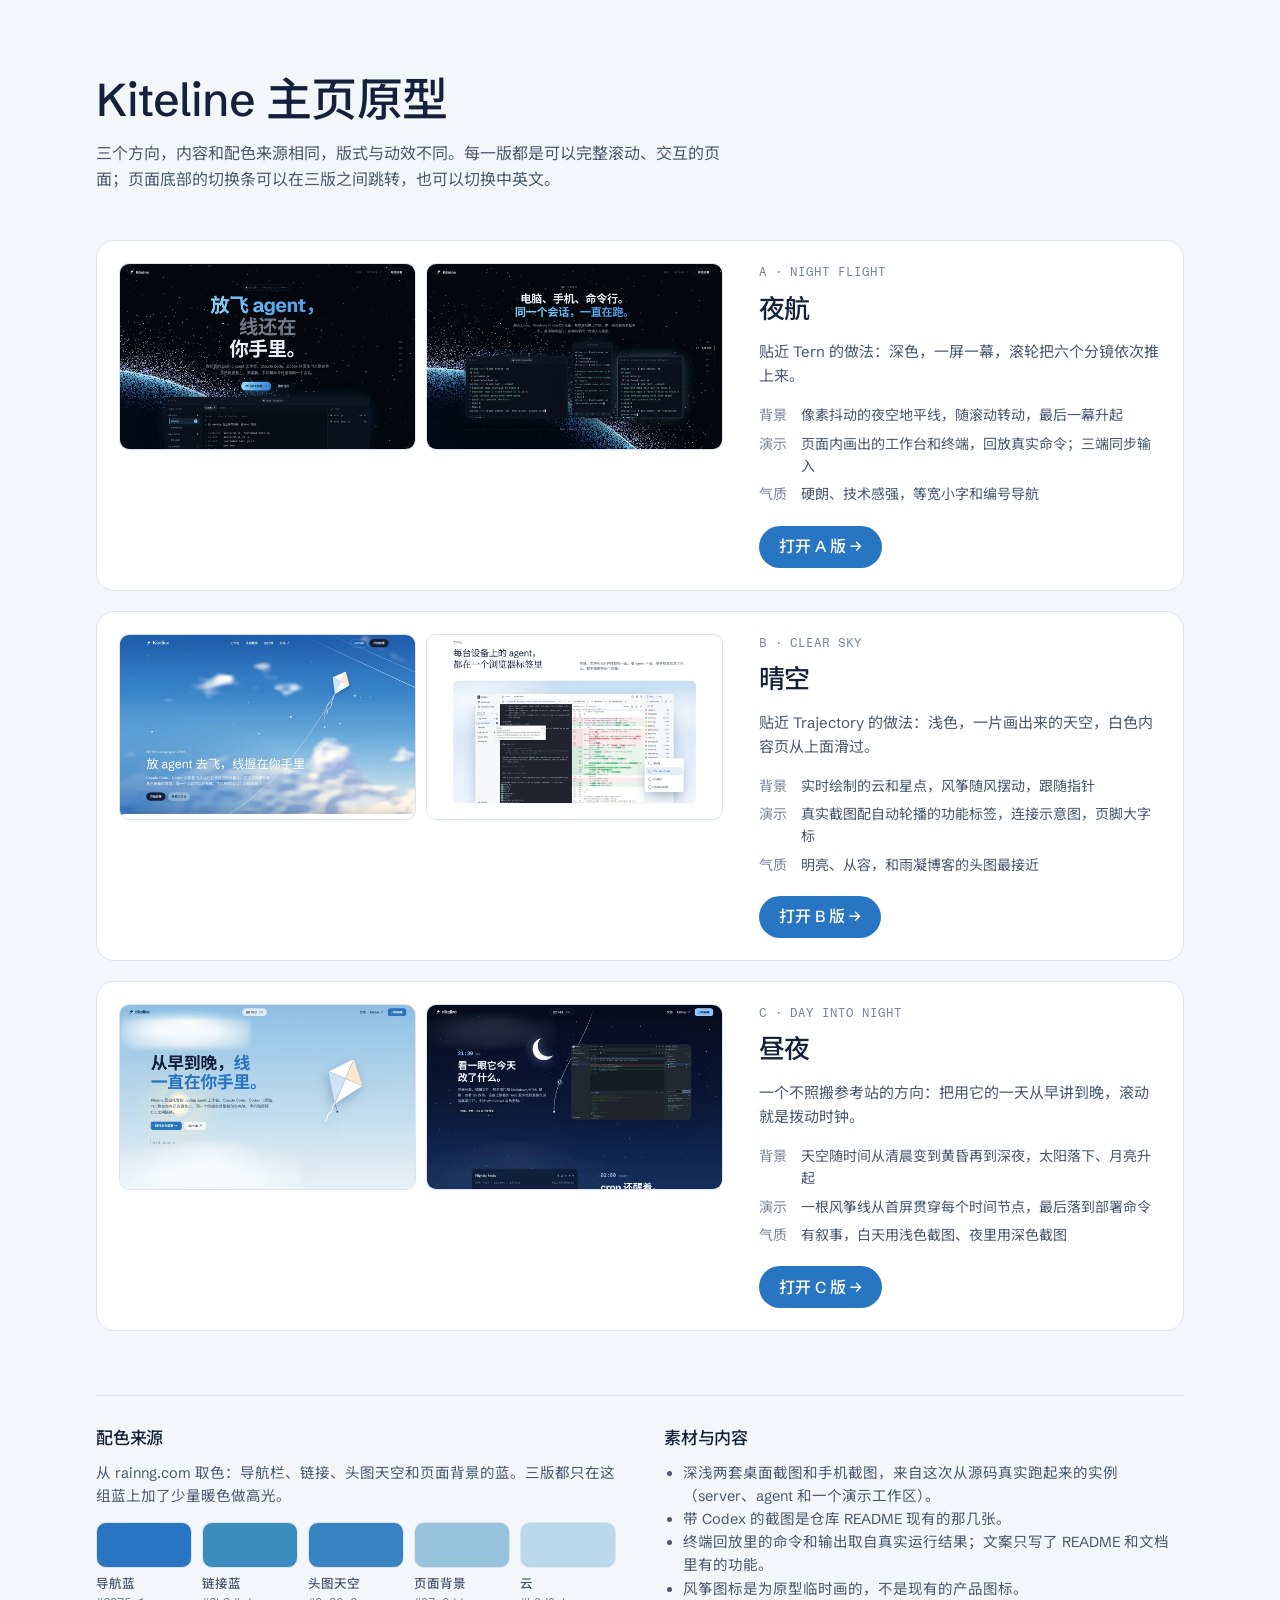
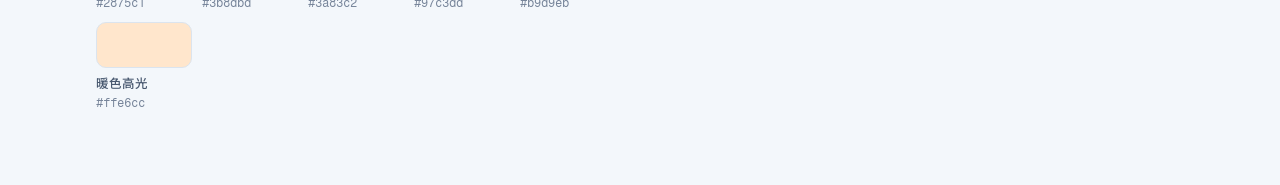
==== site/prototypes/index.html @ d528b88f "feat(site): add homepage design prototypes Add three standalone homepage directions under site/proto" ====
<!doctype html>
<html lang="zh-CN">
  <head>
    <meta charset="utf-8" />
    <meta name="viewport" content="width=device-width, initial-scale=1, viewport-fit=cover" />
    <title>Kiteline 主页原型</title>
    <meta name="claude:viewport-fit-sides" content="cover" />
    <link
      rel="stylesheet"
      href="https://fonts.googleapis.com/css2?family=Schibsted+Grotesk:wght@400;500;600&family=Fragment+Mono&family=Noto+Sans+SC:wght@400;500&display=swap"
    />
    <style>
      /* Layout: a quiet chooser. Three directions listed as wide rows, each with two frames and a short brief. */
      :root {
        --bg: #f3f7fb;
        --surface: #ffffff;
        --ink: #14213a;
        --ink-2: #48586f;
        --ink-3: #77859a;
        --hair: #dbe4ee;
        --accent: #2875c1;
        --accent-soft: #e4eefa;
        --sans:
          "Schibsted Grotesk", "Noto Sans SC", "PingFang SC", "Microsoft YaHei", system-ui,
          sans-serif;
        --mono: "Fragment Mono", ui-monospace, "SFMono-Regular", Consolas, monospace;
      }
      @media (prefers-color-scheme: dark) {
        :root:not([data-theme="light"]) {
          --bg: #0b121d;
          --surface: #121c2b;
          --ink: #e9eff7;
          --ink-2: #b1bfd2;
          --ink-3: #7f8ea5;
          --hair: #24324a;
          --accent: #8ec5ff;
          --accent-soft: #1a2b45;
          color-scheme: dark;
        }
      }
      :root[data-theme="dark"] {
        --bg: #0b121d;
        --surface: #121c2b;
        --ink: #e9eff7;
        --ink-2: #b1bfd2;
        --ink-3: #7f8ea5;
        --hair: #24324a;
        --accent: #8ec5ff;
        --accent-soft: #1a2b45;
        color-scheme: dark;
      }
      * {
        box-sizing: border-box;
      }
      body {
        margin: 0;
        background: var(--bg);
        color: var(--ink);
        font-family: var(--sans);
        font-size: 16px;
        line-height: 1.6;
      }
      .page {
        max-width: 1120px;
        margin: 0 auto;
        padding-block: clamp(36px, 6vw, 72px);
        padding-left: max(16px, env(safe-area-inset-left, 0px));
        padding-right: max(16px, env(safe-area-inset-right, 0px));
      }
      h1,
      h2,
      h3 {
        margin: 0;
        font-weight: 500;
        letter-spacing: -0.01em;
        text-wrap: balance;
      }
      h1 {
        font-size: clamp(30px, 4.4vw, 46px);
        line-height: 1.2;
      }
      .lead {
        max-width: 40em;
        margin: 14px 0 0;
        color: var(--ink-2);
      }
      .rows {
        display: grid;
        gap: 20px;
        margin-top: clamp(28px, 4vw, 48px);
      }
      .row {
        display: grid;
        grid-template-columns: minmax(0, 1.5fr) minmax(0, 1fr);
        gap: clamp(18px, 3vw, 36px);
        padding: clamp(14px, 2vw, 22px);
        border: 1px solid var(--hair);
        border-radius: 18px;
        background: var(--surface);
      }
      .frames {
        display: grid;
        grid-template-columns: repeat(2, minmax(0, 1fr));
        gap: 10px;
        align-content: start;
      }
      .frames img {
        display: block;
        width: 100%;
        height: auto;
        border: 1px solid var(--hair);
        border-radius: 10px;
      }
      .brief {
        display: flex;
        flex-direction: column;
        min-width: 0;
      }
      .kicker {
        font-family: var(--mono);
        font-size: 12px;
        letter-spacing: 0.08em;
        color: var(--ink-3);
      }
      h2 {
        margin-top: 6px;
        font-size: 26px;
      }
      .brief p {
        margin: 10px 0 0;
        color: var(--ink-2);
        font-size: 15px;
      }
      dl {
        display: grid;
        grid-template-columns: auto minmax(0, 1fr);
        gap: 6px 14px;
        margin: 16px 0 0;
        font-size: 14px;
      }
      dt {
        color: var(--ink-3);
        white-space: nowrap;
      }
      dd {
        margin: 0;
        color: var(--ink-2);
      }
      .open {
        display: inline-flex;
        align-items: center;
        align-self: flex-start;
        gap: 8px;
        height: 42px;
        margin-top: auto;
        padding: 0 20px;
        border-radius: 999px;
        background: var(--accent);
        color: var(--surface);
        font-weight: 500;
        text-decoration: none;
      }
      .open:hover {
        filter: brightness(1.08);
      }
      .open:focus-visible {
        outline: 2px solid var(--accent);
        outline-offset: 3px;
      }
      .brief .open {
        margin-top: 20px;
      }
      .notes {
        display: grid;
        grid-template-columns: repeat(2, minmax(0, 1fr));
        gap: clamp(20px, 4vw, 48px);
        margin-top: clamp(36px, 5vw, 64px);
        padding-top: 28px;
        border-top: 1px solid var(--hair);
      }
      h3 {
        font-size: 17px;
      }
      .notes p,
      .notes li {
        color: var(--ink-2);
        font-size: 14.5px;
      }
      .notes ul {
        margin: 10px 0 0;
        padding-left: 1.2em;
      }
      .notes p {
        margin: 10px 0 0;
      }
      .swatches {
        display: grid;
        grid-template-columns: repeat(auto-fill, minmax(96px, 1fr));
        gap: 10px;
        margin-top: 14px;
      }
      .sw {
        font-family: var(--mono);
        font-size: 11.5px;
        color: var(--ink-3);
      }
      .sw i {
        display: block;
        height: 46px;
        margin-bottom: 6px;
        border: 1px solid var(--hair);
        border-radius: 10px;
      }
      .sw b {
        display: block;
        font-family: var(--sans);
        font-size: 12.5px;
        font-weight: 500;
        color: var(--ink-2);
      }
      code {
        font-family: var(--mono);
        font-size: 0.9em;
      }
      @media (max-width: 800px) {
        .row,
        .notes {
          grid-template-columns: minmax(0, 1fr);
        }
      }
    </style>
  </head>
  <body>
    <div class="page">
      <h1>Kiteline 主页原型</h1>
      <p class="lead">
        三个方向，内容和配色来源相同，版式与动效不同。每一版都是可以完整滚动、交互的页面；页面底部的切换条可以在三版之间跳转，也可以切换中英文。
      </p>

      <div class="rows">
        <article class="row">
          <div class="frames">
            <img
              src="assets/thumb-a.webp"
              width="1120"
              height="700"
              alt="A 版首屏：深色背景上的大标题，下方露出工作台窗口"
            />
            <img
              src="assets/thumb-a2.webp"
              width="1120"
              height="700"
              alt="A 版第二幕：浏览器、手机和命令行三个窗口显示同一个终端会话"
            />
          </div>
          <div class="brief">
            <div class="kicker">A · NIGHT FLIGHT</div>
            <h2>夜航</h2>
            <p>贴近 Tern 的做法：深色，一屏一幕，滚轮把六个分镜依次推上来。</p>
            <dl>
              <dt>背景</dt>
              <dd>像素抖动的夜空地平线，随滚动转动，最后一幕升起</dd>
              <dt>演示</dt>
              <dd>页面内画出的工作台和终端，回放真实命令；三端同步输入</dd>
              <dt>气质</dt>
              <dd>硬朗、技术感强，等宽小字和编号导航</dd>
            </dl>
            <a class="open" href="a-night.html">打开 A 版 →</a>
          </div>
        </article>

        <article class="row">
          <div class="frames">
            <img
              src="assets/thumb-b.webp"
              width="1120"
              height="700"
              alt="B 版首屏：蓝色天空里一只白色风筝，线一直延伸到左下角的文案旁"
            />
            <img
              src="assets/thumb-b2.webp"
              width="1120"
              height="700"
              alt="B 版工作台区块：浅色面板里放着产品截图，下面是四个功能标签"
            />
          </div>
          <div class="brief">
            <div class="kicker">B · CLEAR SKY</div>
            <h2>晴空</h2>
            <p>贴近 Trajectory 的做法：浅色，一片画出来的天空，白色内容页从上面滑过。</p>
            <dl>
              <dt>背景</dt>
              <dd>实时绘制的云和星点，风筝随风摆动，跟随指针</dd>
              <dt>演示</dt>
              <dd>真实截图配自动轮播的功能标签，连接示意图，页脚大字标</dd>
              <dt>气质</dt>
              <dd>明亮、从容，和雨凝博客的头图最接近</dd>
            </dl>
            <a class="open" href="b-sky.html">打开 B 版 →</a>
          </div>
        </article>

        <article class="row">
          <div class="frames">
            <img
              src="assets/thumb-c.webp"
              width="1120"
              height="700"
              alt="C 版首屏：浅蓝天空，左侧大标题，右侧一只风筝，顶部有时钟"
            />
            <img
              src="assets/thumb-c2.webp"
              width="1120"
              height="700"
              alt="C 版夜间章节：深蓝星空和月牙，一条线穿过时间节点"
            />
          </div>
          <div class="brief">
            <div class="kicker">C · DAY INTO NIGHT</div>
            <h2>昼夜</h2>
            <p>一个不照搬参考站的方向：把用它的一天从早讲到晚，滚动就是拨动时钟。</p>
            <dl>
              <dt>背景</dt>
              <dd>天空随时间从清晨变到黄昏再到深夜，太阳落下、月亮升起</dd>
              <dt>演示</dt>
              <dd>一根风筝线从首屏贯穿每个时间节点，最后落到部署命令</dd>
              <dt>气质</dt>
              <dd>有叙事，白天用浅色截图、夜里用深色截图</dd>
            </dl>
            <a class="open" href="c-day.html">打开 C 版 →</a>
          </div>
        </article>
      </div>

      <div class="notes">
        <section>
          <h3>配色来源</h3>
          <p>
            从 rainng.com
            取色：导航栏、链接、头图天空和页面背景的蓝。三版都只在这组蓝上加了少量暖色做高光。
          </p>
          <div class="swatches">
            <div class="sw"><i style="background: #2875c1"></i><b>导航蓝</b>#2875c1</div>
            <div class="sw"><i style="background: #3b8dbd"></i><b>链接蓝</b>#3b8dbd</div>
            <div class="sw"><i style="background: #3a83c2"></i><b>头图天空</b>#3a83c2</div>
            <div class="sw"><i style="background: #97c3dd"></i><b>页面背景</b>#97c3dd</div>
            <div class="sw"><i style="background: #b9d9eb"></i><b>云</b>#b9d9eb</div>
            <div class="sw"><i style="background: #ffe6cc"></i><b>暖色高光</b>#ffe6cc</div>
          </div>
        </section>
        <section>
          <h3>素材与内容</h3>
          <ul>
            <li>
              深浅两套桌面截图和手机截图，来自这次从源码真实跑起来的实例（server、agent
              和一个演示工作区）。
            </li>
            <li>带 Codex 的截图是仓库 README 现有的那几张。</li>
            <li>终端回放里的命令和输出取自真实运行结果；文案只写了 README 和文档里有的功能。</li>
            <li>风筝图标是为原型临时画的，不是现有的产品图标。</li>
          </ul>
        </section>
      </div>
    </div>
  </body>
</html>
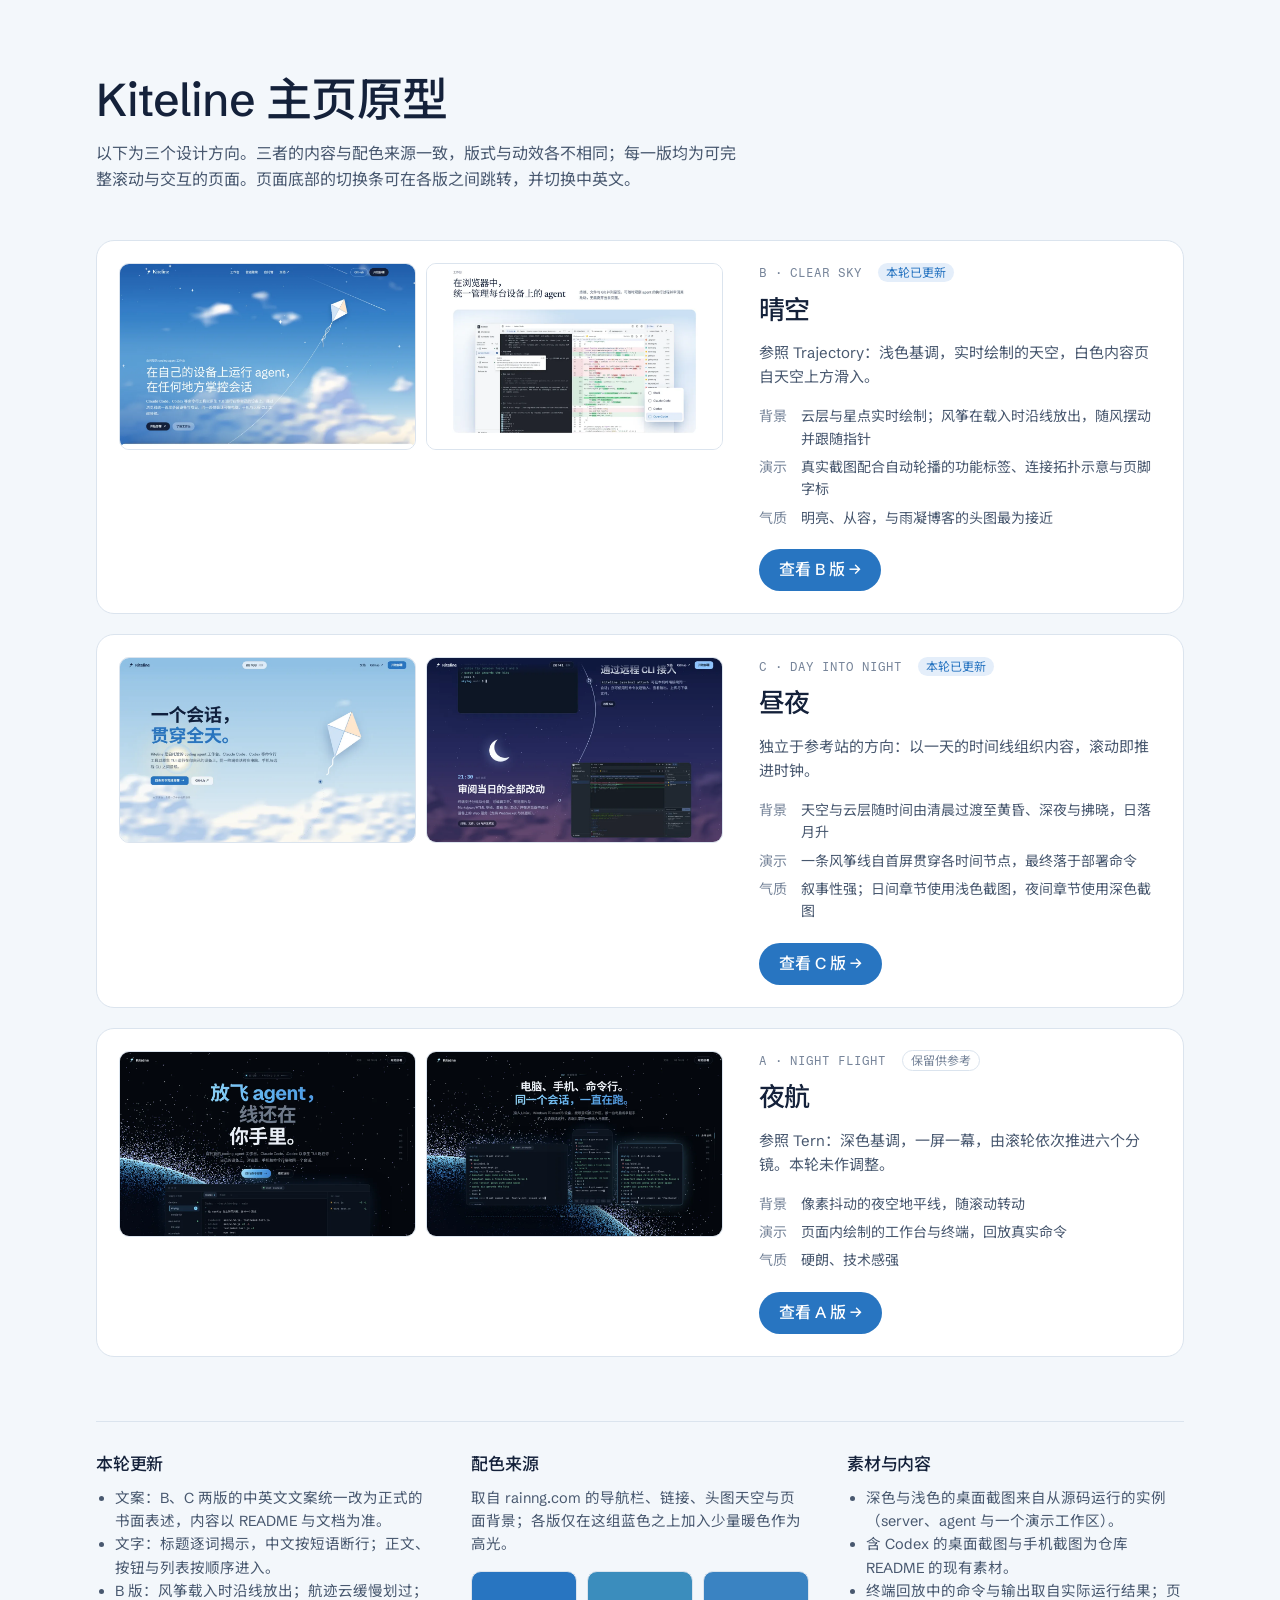
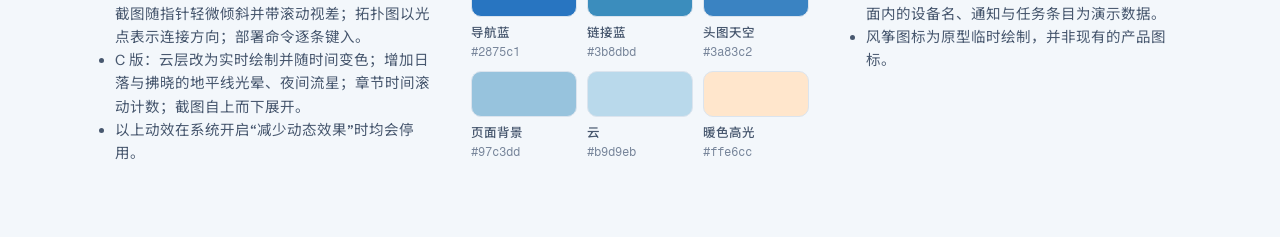
==== commit 31335831: "feat(site): refine sky and day homepage prototypes Rewrite the copy of the B and C prototypes in a f" ====
--- a/site/prototypes/index.html
+++ b/site/prototypes/index.html
@@ -122,6 +122,20 @@
         letter-spacing: 0.08em;
         color: var(--ink-3);
       }
+      .state {
+        margin-left: 8px;
+        padding: 2px 8px;
+        border-radius: 999px;
+        background: var(--accent-soft);
+        color: var(--accent);
+        font-family: var(--sans);
+        letter-spacing: 0;
+      }
+      .state.idle {
+        background: none;
+        border: 1px solid var(--hair);
+        color: var(--ink-3);
+      }
       h2 {
         margin-top: 6px;
         font-size: 26px;
@@ -172,8 +186,8 @@
       }
       .notes {
         display: grid;
-        grid-template-columns: repeat(2, minmax(0, 1fr));
-        gap: clamp(20px, 4vw, 48px);
+        grid-template-columns: repeat(3, minmax(0, 1fr));
+        gap: clamp(20px, 3vw, 40px);
         margin-top: clamp(36px, 5vw, 64px);
         padding-top: 28px;
         border-top: 1px solid var(--hair);
@@ -234,110 +248,126 @@
     <div class="page">
       <h1>Kiteline 主页原型</h1>
       <p class="lead">
-        三个方向，内容和配色来源相同，版式与动效不同。每一版都是可以完整滚动、交互的页面；页面底部的切换条可以在三版之间跳转，也可以切换中英文。
+        以下为三个设计方向。三者的内容与配色来源一致，版式与动效各不相同；每一版均为可完整滚动与交互的页面。页面底部的切换条可在各版之间跳转，并切换中英文。
       </p>
 
       <div class="rows">
         <article class="row">
           <div class="frames">
             <img
-              src="assets/thumb-a.webp"
-              width="1120"
-              height="700"
-              alt="A 版首屏：深色背景上的大标题，下方露出工作台窗口"
-            />
-            <img
-              src="assets/thumb-a2.webp"
-              width="1120"
-              height="700"
-              alt="A 版第二幕：浏览器、手机和命令行三个窗口显示同一个终端会话"
+              src="assets/thumb-b.webp"
+              width="1120"
+              height="700"
+              alt="B 版首屏：蓝色天空与云层中有一只白色风筝，风筝线延伸至左下角的文案旁"
+            />
+            <img
+              src="assets/thumb-b2.webp"
+              width="1120"
+              height="700"
+              alt="B 版工作台区块：浅色面板中展示产品截图，下方为四个功能标签"
             />
           </div>
           <div class="brief">
-            <div class="kicker">A · NIGHT FLIGHT</div>
-            <h2>夜航</h2>
-            <p>贴近 Tern 的做法：深色，一屏一幕，滚轮把六个分镜依次推上来。</p>
+            <div class="kicker">B · CLEAR SKY <span class="state">本轮已更新</span></div>
+            <h2>晴空</h2>
+            <p>参照 Trajectory：浅色基调，实时绘制的天空，白色内容页自天空上方滑入。</p>
             <dl>
               <dt>背景</dt>
-              <dd>像素抖动的夜空地平线，随滚动转动，最后一幕升起</dd>
+              <dd>云层与星点实时绘制；风筝在载入时沿线放出，随风摆动并跟随指针</dd>
               <dt>演示</dt>
-              <dd>页面内画出的工作台和终端，回放真实命令；三端同步输入</dd>
+              <dd>真实截图配合自动轮播的功能标签、连接拓扑示意与页脚字标</dd>
               <dt>气质</dt>
-              <dd>硬朗、技术感强，等宽小字和编号导航</dd>
+              <dd>明亮、从容，与雨凝博客的头图最为接近</dd>
             </dl>
-            <a class="open" href="a-night.html">打开 A 版 →</a>
+            <a class="open" href="b-sky.html">查看 B 版 →</a>
           </div>
         </article>
 
         <article class="row">
           <div class="frames">
             <img
-              src="assets/thumb-b.webp"
-              width="1120"
-              height="700"
-              alt="B 版首屏：蓝色天空里一只白色风筝，线一直延伸到左下角的文案旁"
-            />
-            <img
-              src="assets/thumb-b2.webp"
-              width="1120"
-              height="700"
-              alt="B 版工作台区块：浅色面板里放着产品截图，下面是四个功能标签"
+              src="assets/thumb-c.webp"
+              width="1120"
+              height="700"
+              alt="C 版首屏：浅蓝天空与云层，左侧为标题，右侧为风筝，顶部为时钟"
+            />
+            <img
+              src="assets/thumb-c2.webp"
+              width="1120"
+              height="700"
+              alt="C 版傍晚章节：天空转为暮色，一条线穿过各时间节点"
             />
           </div>
           <div class="brief">
-            <div class="kicker">B · CLEAR SKY</div>
-            <h2>晴空</h2>
-            <p>贴近 Trajectory 的做法：浅色，一片画出来的天空，白色内容页从上面滑过。</p>
+            <div class="kicker">C · DAY INTO NIGHT <span class="state">本轮已更新</span></div>
+            <h2>昼夜</h2>
+            <p>独立于参考站的方向：以一天的时间线组织内容，滚动即推进时钟。</p>
             <dl>
               <dt>背景</dt>
-              <dd>实时绘制的云和星点，风筝随风摆动，跟随指针</dd>
+              <dd>天空与云层随时间由清晨过渡至黄昏、深夜与拂晓，日落月升</dd>
               <dt>演示</dt>
-              <dd>真实截图配自动轮播的功能标签，连接示意图，页脚大字标</dd>
+              <dd>一条风筝线自首屏贯穿各时间节点，最终落于部署命令</dd>
               <dt>气质</dt>
-              <dd>明亮、从容，和雨凝博客的头图最接近</dd>
+              <dd>叙事性强；日间章节使用浅色截图，夜间章节使用深色截图</dd>
             </dl>
-            <a class="open" href="b-sky.html">打开 B 版 →</a>
+            <a class="open" href="c-day.html">查看 C 版 →</a>
           </div>
         </article>
 
         <article class="row">
           <div class="frames">
             <img
-              src="assets/thumb-c.webp"
-              width="1120"
-              height="700"
-              alt="C 版首屏：浅蓝天空，左侧大标题，右侧一只风筝，顶部有时钟"
-            />
-            <img
-              src="assets/thumb-c2.webp"
-              width="1120"
-              height="700"
-              alt="C 版夜间章节：深蓝星空和月牙，一条线穿过时间节点"
+              src="assets/thumb-a.webp"
+              width="1120"
+              height="700"
+              alt="A 版首屏：深色背景上的大标题，下方露出工作台窗口"
+            />
+            <img
+              src="assets/thumb-a2.webp"
+              width="1120"
+              height="700"
+              alt="A 版第二幕：浏览器、手机与命令行三个窗口显示同一终端会话"
             />
           </div>
           <div class="brief">
-            <div class="kicker">C · DAY INTO NIGHT</div>
-            <h2>昼夜</h2>
-            <p>一个不照搬参考站的方向：把用它的一天从早讲到晚，滚动就是拨动时钟。</p>
+            <div class="kicker">A · NIGHT FLIGHT <span class="state idle">保留供参考</span></div>
+            <h2>夜航</h2>
+            <p>参照 Tern：深色基调，一屏一幕，由滚轮依次推进六个分镜。本轮未作调整。</p>
             <dl>
               <dt>背景</dt>
-              <dd>天空随时间从清晨变到黄昏再到深夜，太阳落下、月亮升起</dd>
+              <dd>像素抖动的夜空地平线，随滚动转动</dd>
               <dt>演示</dt>
-              <dd>一根风筝线从首屏贯穿每个时间节点，最后落到部署命令</dd>
+              <dd>页面内绘制的工作台与终端，回放真实命令</dd>
               <dt>气质</dt>
-              <dd>有叙事，白天用浅色截图、夜里用深色截图</dd>
+              <dd>硬朗、技术感强</dd>
             </dl>
-            <a class="open" href="c-day.html">打开 C 版 →</a>
+            <a class="open" href="a-night.html">查看 A 版 →</a>
           </div>
         </article>
       </div>
 
       <div class="notes">
         <section>
+          <h3>本轮更新</h3>
+          <ul>
+            <li>文案：B、C 两版的中英文文案统一改为正式的书面表述，内容以 README 与文档为准。</li>
+            <li>文字：标题逐词揭示，中文按短语断行；正文、按钮与列表按顺序进入。</li>
+            <li>
+              B
+              版：风筝载入时沿线放出；航迹云缓慢划过；截图随指针轻微倾斜并带滚动视差；拓扑图以光点表示连接方向；部署命令逐条键入。
+            </li>
+            <li>
+              C
+              版：云层改为实时绘制并随时间变色；增加日落与拂晓的地平线光晕、夜间流星；章节时间滚动计数；截图自上而下展开。
+            </li>
+            <li>以上动效在系统开启“减少动态效果”时均会停用。</li>
+          </ul>
+        </section>
+        <section>
           <h3>配色来源</h3>
           <p>
-            从 rainng.com
-            取色：导航栏、链接、头图天空和页面背景的蓝。三版都只在这组蓝上加了少量暖色做高光。
+            取自 rainng.com
+            的导航栏、链接、头图天空与页面背景；各版仅在这组蓝色之上加入少量暖色作为高光。
           </p>
           <div class="swatches">
             <div class="sw"><i style="background: #2875c1"></i><b>导航蓝</b>#2875c1</div>
@@ -351,13 +381,12 @@
         <section>
           <h3>素材与内容</h3>
           <ul>
+            <li>深色与浅色的桌面截图来自从源码运行的实例（server、agent 与一个演示工作区）。</li>
+            <li>含 Codex 的桌面截图与手机截图为仓库 README 的现有素材。</li>
             <li>
-              深浅两套桌面截图和手机截图，来自这次从源码真实跑起来的实例（server、agent
-              和一个演示工作区）。
+              终端回放中的命令与输出取自实际运行结果；页面内的设备名、通知与任务条目为演示数据。
             </li>
-            <li>带 Codex 的截图是仓库 README 现有的那几张。</li>
-            <li>终端回放里的命令和输出取自真实运行结果；文案只写了 README 和文档里有的功能。</li>
-            <li>风筝图标是为原型临时画的，不是现有的产品图标。</li>
+            <li>风筝图标为原型临时绘制，并非现有的产品图标。</li>
           </ul>
         </section>
       </div>
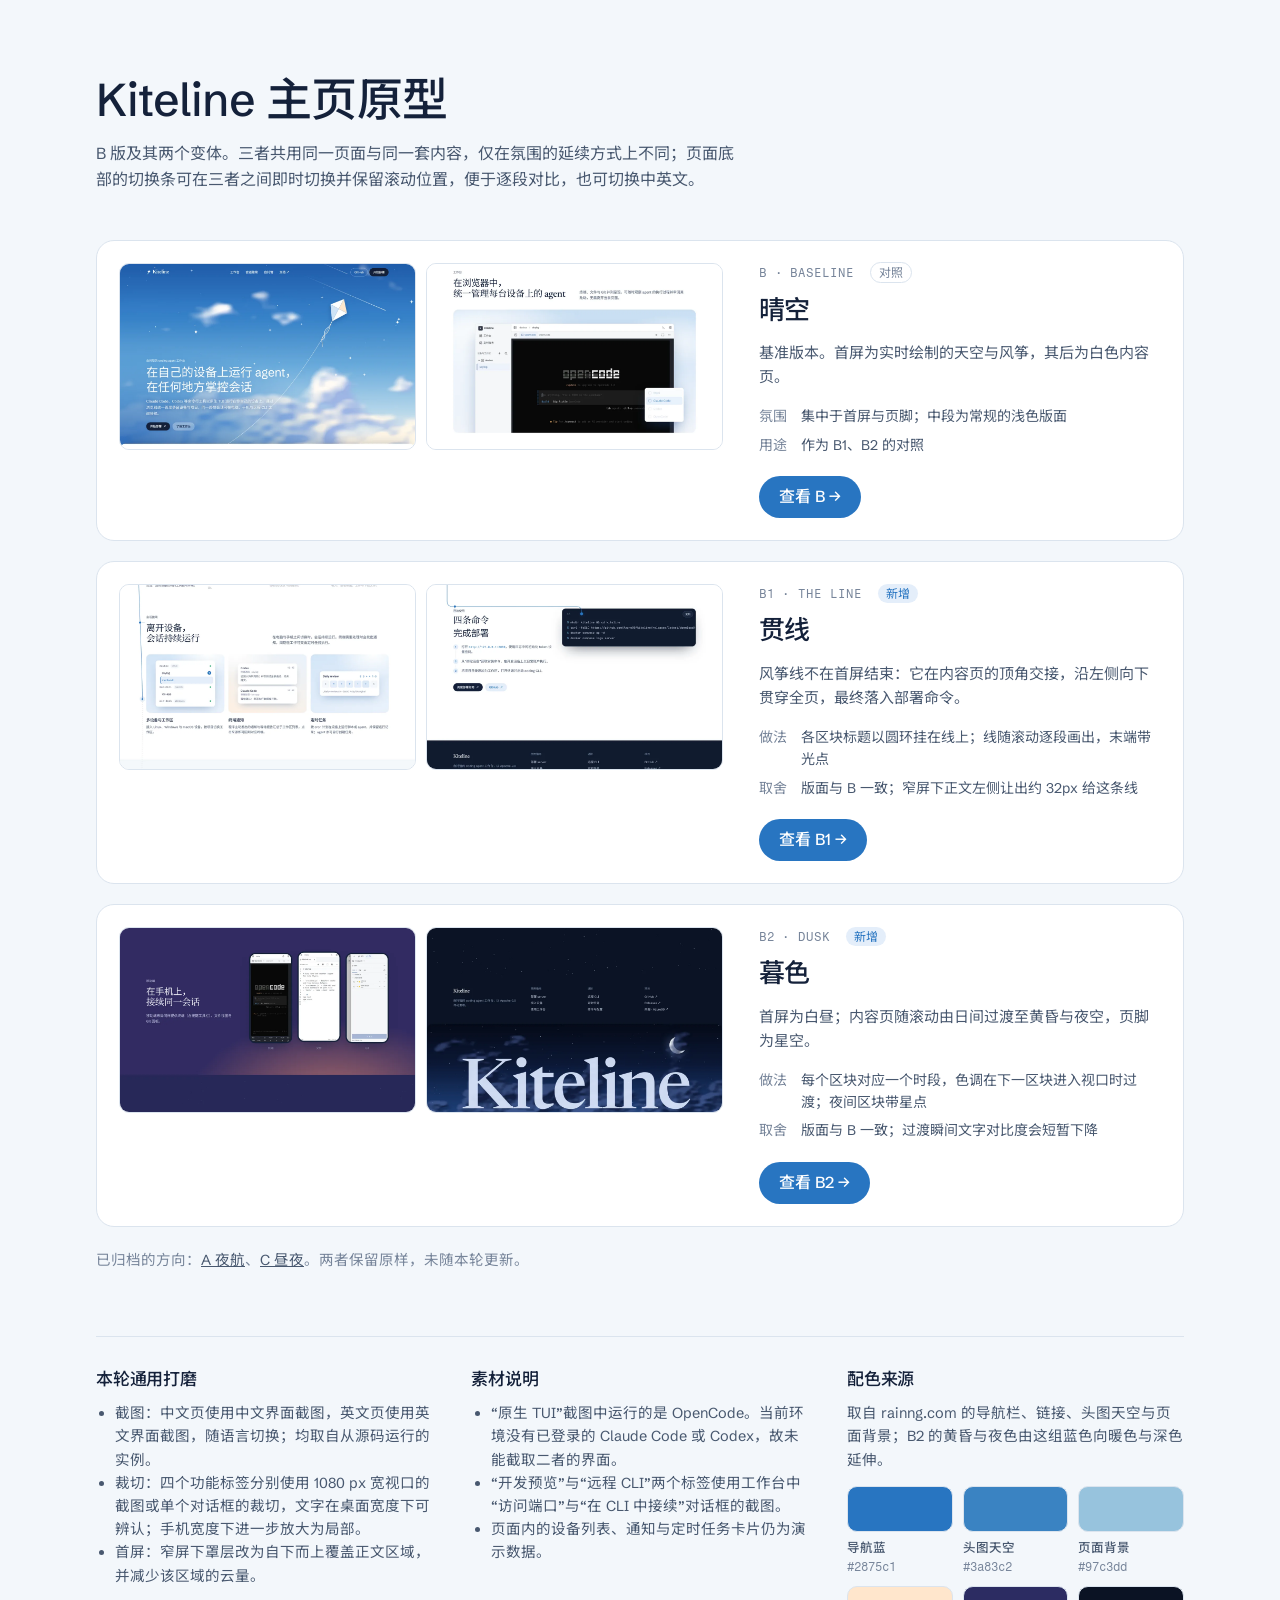
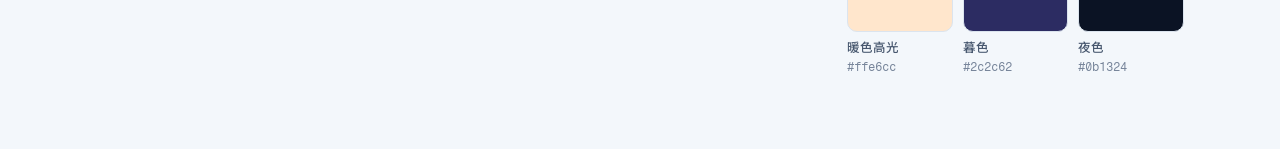
==== commit b3d76704: "feat(site): add line and dusk variants of the sky prototype Carry the B prototype forward as one pag" ====
--- a/site/prototypes/index.html
+++ b/site/prototypes/index.html
@@ -184,6 +184,14 @@
       .brief .open {
         margin-top: 20px;
       }
+      .archive {
+        margin: 22px 0 0;
+        font-size: 14.5px;
+        color: var(--ink-3);
+      }
+      .archive a {
+        color: var(--ink-2);
+      }
       .notes {
         display: grid;
         grid-template-columns: repeat(3, minmax(0, 1fr));
@@ -248,7 +256,8 @@
     <div class="page">
       <h1>Kiteline 主页原型</h1>
       <p class="lead">
-        以下为三个设计方向。三者的内容与配色来源一致，版式与动效各不相同；每一版均为可完整滚动与交互的页面。页面底部的切换条可在各版之间跳转，并切换中英文。
+        B
+        版及其两个变体。三者共用同一页面与同一套内容，仅在氛围的延续方式上不同；页面底部的切换条可在三者之间即时切换并保留滚动位置，便于逐段对比，也可切换中英文。
       </p>
 
       <div class="rows">
@@ -258,136 +267,134 @@
               src="assets/thumb-b.webp"
               width="1120"
               height="700"
-              alt="B 版首屏：蓝色天空与云层中有一只白色风筝，风筝线延伸至左下角的文案旁"
-            />
-            <img
-              src="assets/thumb-b2.webp"
-              width="1120"
-              height="700"
-              alt="B 版工作台区块：浅色面板中展示产品截图，下方为四个功能标签"
+              alt="B 版首屏：蓝色天空与云层中的白色风筝，风筝线延伸至画面下方"
+            />
+            <img
+              src="assets/thumb-b-2.webp"
+              width="1120"
+              height="700"
+              alt="B 版工作台区块：面板中为中文界面的工作台截图，终端内运行 OpenCode"
             />
           </div>
           <div class="brief">
-            <div class="kicker">B · CLEAR SKY <span class="state">本轮已更新</span></div>
+            <div class="kicker">B · BASELINE <span class="state idle">对照</span></div>
             <h2>晴空</h2>
-            <p>参照 Trajectory：浅色基调，实时绘制的天空，白色内容页自天空上方滑入。</p>
+            <p>基准版本。首屏为实时绘制的天空与风筝，其后为白色内容页。</p>
             <dl>
-              <dt>背景</dt>
-              <dd>云层与星点实时绘制；风筝在载入时沿线放出，随风摆动并跟随指针</dd>
-              <dt>演示</dt>
-              <dd>真实截图配合自动轮播的功能标签、连接拓扑示意与页脚字标</dd>
-              <dt>气质</dt>
-              <dd>明亮、从容，与雨凝博客的头图最为接近</dd>
+              <dt>氛围</dt>
+              <dd>集中于首屏与页脚；中段为常规的浅色版面</dd>
+              <dt>用途</dt>
+              <dd>作为 B1、B2 的对照</dd>
             </dl>
-            <a class="open" href="b-sky.html">查看 B 版 →</a>
+            <a class="open" href="b-sky.html#b">查看 B →</a>
           </div>
         </article>
 
         <article class="row">
           <div class="frames">
             <img
-              src="assets/thumb-c.webp"
-              width="1120"
-              height="700"
-              alt="C 版首屏：浅蓝天空与云层，左侧为标题，右侧为风筝，顶部为时钟"
-            />
-            <img
-              src="assets/thumb-c2.webp"
-              width="1120"
-              height="700"
-              alt="C 版傍晚章节：天空转为暮色，一条线穿过各时间节点"
+              src="assets/thumb-b1.webp"
+              width="1120"
+              height="700"
+              alt="B1：风筝线沿内容页左侧向下延伸，区块标题以圆环挂在线上"
+            />
+            <img
+              src="assets/thumb-b1-2.webp"
+              width="1120"
+              height="700"
+              alt="B1 结尾：风筝线在“开始使用”标题上方转向右侧，落入部署命令"
             />
           </div>
           <div class="brief">
-            <div class="kicker">C · DAY INTO NIGHT <span class="state">本轮已更新</span></div>
-            <h2>昼夜</h2>
-            <p>独立于参考站的方向：以一天的时间线组织内容，滚动即推进时钟。</p>
+            <div class="kicker">B1 · THE LINE <span class="state">新增</span></div>
+            <h2>贯线</h2>
+            <p>风筝线不在首屏结束：它在内容页的顶角交接，沿左侧向下贯穿全页，最终落入部署命令。</p>
             <dl>
-              <dt>背景</dt>
-              <dd>天空与云层随时间由清晨过渡至黄昏、深夜与拂晓，日落月升</dd>
-              <dt>演示</dt>
-              <dd>一条风筝线自首屏贯穿各时间节点，最终落于部署命令</dd>
-              <dt>气质</dt>
-              <dd>叙事性强；日间章节使用浅色截图，夜间章节使用深色截图</dd>
+              <dt>做法</dt>
+              <dd>各区块标题以圆环挂在线上；线随滚动逐段画出，末端带光点</dd>
+              <dt>取舍</dt>
+              <dd>版面与 B 一致；窄屏下正文左侧让出约 32px 给这条线</dd>
             </dl>
-            <a class="open" href="c-day.html">查看 C 版 →</a>
+            <a class="open" href="b-sky.html#b1">查看 B1 →</a>
           </div>
         </article>
 
         <article class="row">
           <div class="frames">
             <img
-              src="assets/thumb-a.webp"
-              width="1120"
-              height="700"
-              alt="A 版首屏：深色背景上的大标题，下方露出工作台窗口"
-            />
-            <img
-              src="assets/thumb-a2.webp"
-              width="1120"
-              height="700"
-              alt="A 版第二幕：浏览器、手机与命令行三个窗口显示同一终端会话"
+              src="assets/thumb-b2.webp"
+              width="1120"
+              height="700"
+              alt="B2 暮色阶段：内容页转为紫蓝色，地平线处有暖色余晖"
+            />
+            <img
+              src="assets/thumb-b2-2.webp"
+              width="1120"
+              height="700"
+              alt="B2 页脚：星空、月牙与浅色字标"
             />
           </div>
           <div class="brief">
-            <div class="kicker">A · NIGHT FLIGHT <span class="state idle">保留供参考</span></div>
-            <h2>夜航</h2>
-            <p>参照 Tern：深色基调，一屏一幕，由滚轮依次推进六个分镜。本轮未作调整。</p>
+            <div class="kicker">B2 · DUSK <span class="state">新增</span></div>
+            <h2>暮色</h2>
+            <p>首屏为白昼；内容页随滚动由日间过渡至黄昏与夜空，页脚为星空。</p>
             <dl>
-              <dt>背景</dt>
-              <dd>像素抖动的夜空地平线，随滚动转动</dd>
-              <dt>演示</dt>
-              <dd>页面内绘制的工作台与终端，回放真实命令</dd>
-              <dt>气质</dt>
-              <dd>硬朗、技术感强</dd>
+              <dt>做法</dt>
+              <dd>每个区块对应一个时段，色调在下一区块进入视口时过渡；夜间区块带星点</dd>
+              <dt>取舍</dt>
+              <dd>版面与 B 一致；过渡瞬间文字对比度会短暂下降</dd>
             </dl>
-            <a class="open" href="a-night.html">查看 A 版 →</a>
+            <a class="open" href="b-sky.html#b2">查看 B2 →</a>
           </div>
         </article>
       </div>
 
+      <p class="archive">
+        已归档的方向：<a href="a-night.html">A 夜航</a>、<a href="c-day.html">C 昼夜</a
+        >。两者保留原样，未随本轮更新。
+      </p>
+
       <div class="notes">
         <section>
-          <h3>本轮更新</h3>
+          <h3>本轮通用打磨</h3>
           <ul>
-            <li>文案：B、C 两版的中英文文案统一改为正式的书面表述，内容以 README 与文档为准。</li>
-            <li>文字：标题逐词揭示，中文按短语断行；正文、按钮与列表按顺序进入。</li>
             <li>
-              B
-              版：风筝载入时沿线放出；航迹云缓慢划过；截图随指针轻微倾斜并带滚动视差；拓扑图以光点表示连接方向；部署命令逐条键入。
+              截图：中文页使用中文界面截图，英文页使用英文界面截图，随语言切换；均取自从源码运行的实例。
             </li>
             <li>
-              C
-              版：云层改为实时绘制并随时间变色；增加日落与拂晓的地平线光晕、夜间流星；章节时间滚动计数；截图自上而下展开。
+              裁切：四个功能标签分别使用 1080 px
+              宽视口的截图或单个对话框的裁切，文字在桌面宽度下可辨认；手机宽度下进一步放大为局部。
             </li>
-            <li>以上动效在系统开启“减少动态效果”时均会停用。</li>
+            <li>首屏：窄屏下罩层改为自下而上覆盖正文区域，并减少该区域的云量。</li>
+          </ul>
+        </section>
+        <section>
+          <h3>素材说明</h3>
+          <ul>
+            <li>
+              “原生 TUI”截图中运行的是 OpenCode。当前环境没有已登录的 Claude Code 或
+              Codex，故未能截取二者的界面。
+            </li>
+            <li>
+              “开发预览”与“远程 CLI”两个标签使用工作台中“访问端口”与“在 CLI 中接续”对话框的截图。
+            </li>
+            <li>页面内的设备列表、通知与定时任务卡片仍为演示数据。</li>
           </ul>
         </section>
         <section>
           <h3>配色来源</h3>
           <p>
-            取自 rainng.com
-            的导航栏、链接、头图天空与页面背景；各版仅在这组蓝色之上加入少量暖色作为高光。
+            取自 rainng.com 的导航栏、链接、头图天空与页面背景；B2
+            的黄昏与夜色由这组蓝色向暖色与深色延伸。
           </p>
           <div class="swatches">
             <div class="sw"><i style="background: #2875c1"></i><b>导航蓝</b>#2875c1</div>
-            <div class="sw"><i style="background: #3b8dbd"></i><b>链接蓝</b>#3b8dbd</div>
             <div class="sw"><i style="background: #3a83c2"></i><b>头图天空</b>#3a83c2</div>
             <div class="sw"><i style="background: #97c3dd"></i><b>页面背景</b>#97c3dd</div>
-            <div class="sw"><i style="background: #b9d9eb"></i><b>云</b>#b9d9eb</div>
             <div class="sw"><i style="background: #ffe6cc"></i><b>暖色高光</b>#ffe6cc</div>
-          </div>
-        </section>
-        <section>
-          <h3>素材与内容</h3>
-          <ul>
-            <li>深色与浅色的桌面截图来自从源码运行的实例（server、agent 与一个演示工作区）。</li>
-            <li>含 Codex 的桌面截图与手机截图为仓库 README 的现有素材。</li>
-            <li>
-              终端回放中的命令与输出取自实际运行结果；页面内的设备名、通知与任务条目为演示数据。
-            </li>
-            <li>风筝图标为原型临时绘制，并非现有的产品图标。</li>
-          </ul>
+            <div class="sw"><i style="background: #2c2c62"></i><b>暮色</b>#2c2c62</div>
+            <div class="sw"><i style="background: #0b1324"></i><b>夜色</b>#0b1324</div>
+          </div>
         </section>
       </div>
     </div>
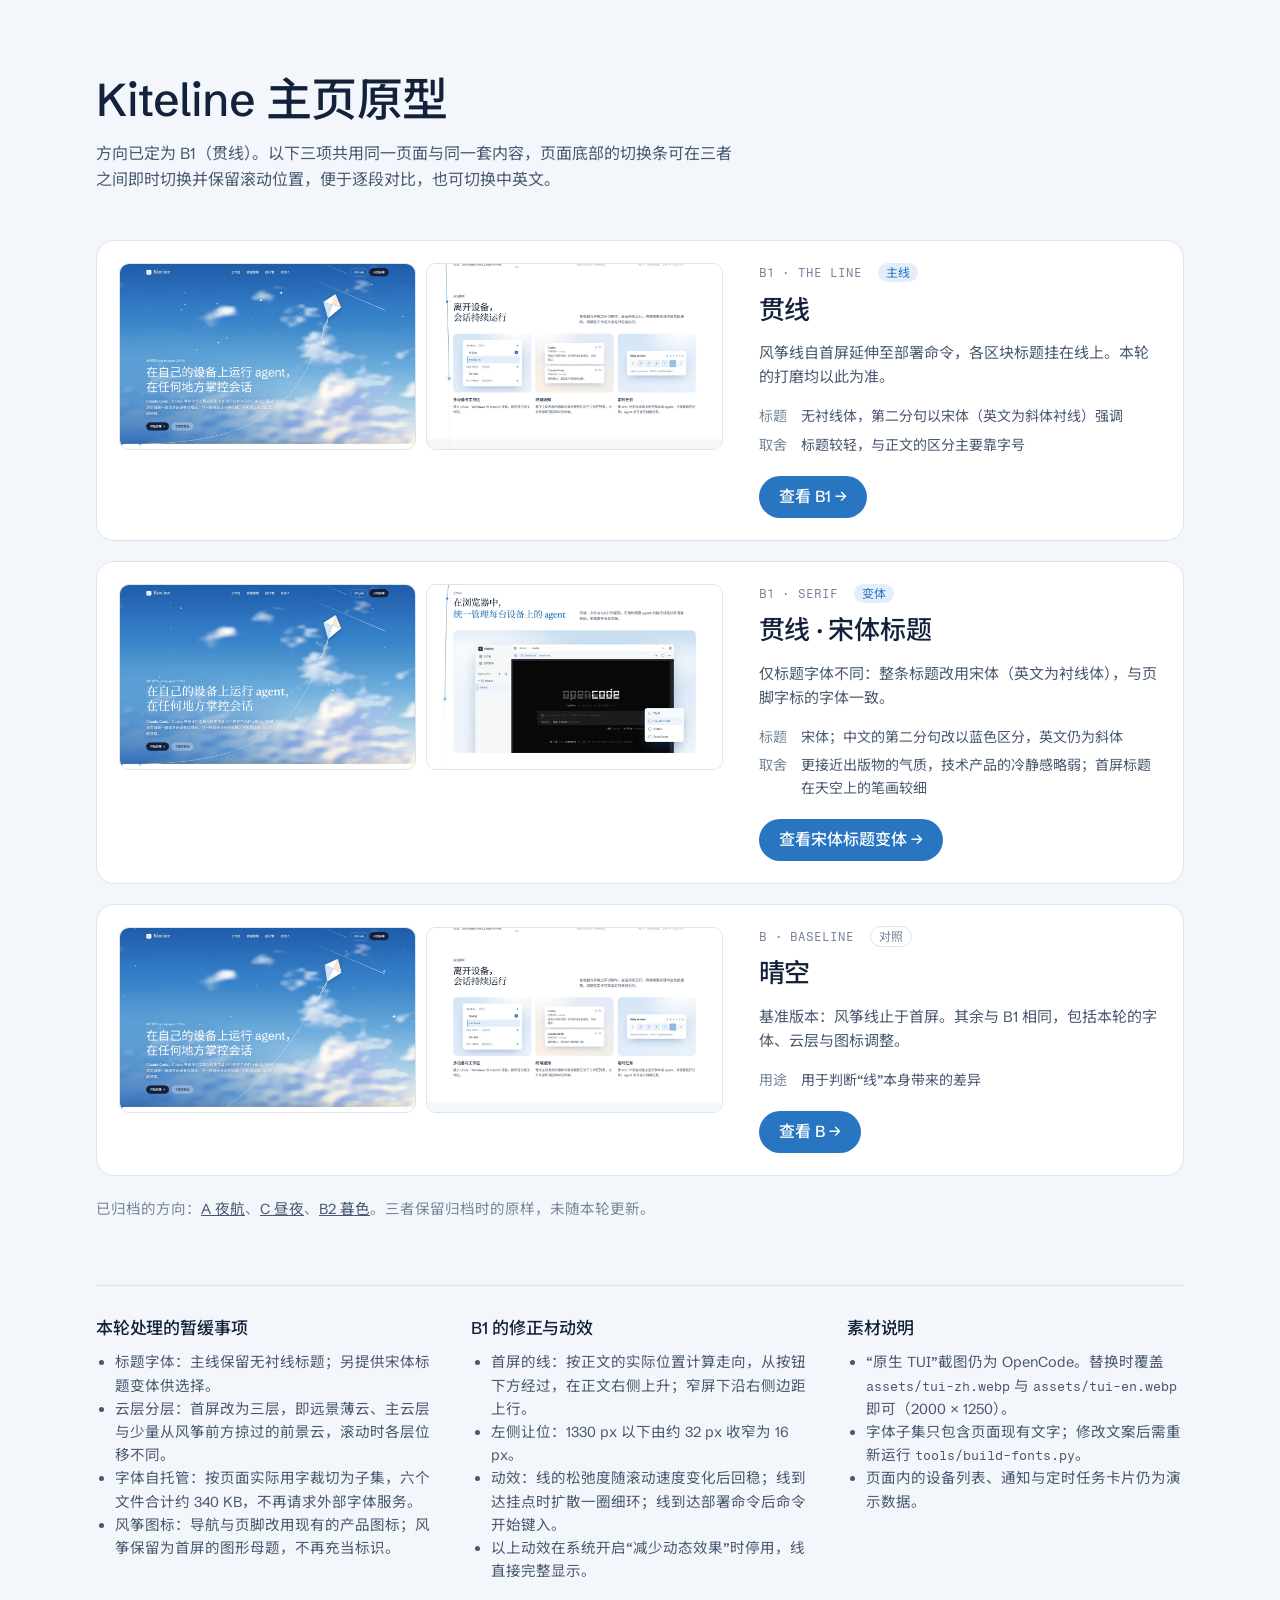
==== commit f89c6a78: "feat(site): polish the line prototype and archive dusk Take B1 forward as the main line of the homep" ====
--- a/site/prototypes/index.html
+++ b/site/prototypes/index.html
@@ -256,145 +256,145 @@
     <div class="page">
       <h1>Kiteline 主页原型</h1>
       <p class="lead">
-        B
-        版及其两个变体。三者共用同一页面与同一套内容，仅在氛围的延续方式上不同；页面底部的切换条可在三者之间即时切换并保留滚动位置，便于逐段对比，也可切换中英文。
+        方向已定为
+        B1（贯线）。以下三项共用同一页面与同一套内容，页面底部的切换条可在三者之间即时切换并保留滚动位置，便于逐段对比，也可切换中英文。
       </p>
 
       <div class="rows">
         <article class="row">
           <div class="frames">
             <img
-              src="assets/thumb-b.webp"
-              width="1120"
-              height="700"
-              alt="B 版首屏：蓝色天空与云层中的白色风筝，风筝线延伸至画面下方"
-            />
-            <img
-              src="assets/thumb-b-2.webp"
-              width="1120"
-              height="700"
-              alt="B 版工作台区块：面板中为中文界面的工作台截图，终端内运行 OpenCode"
+              src="assets/thumb-b1.webp"
+              width="1120"
+              height="700"
+              alt="B1 首屏：风筝线自内容页顶角引出，从按钮下方经过，在正文右侧上升至风筝"
+            />
+            <img
+              src="assets/thumb-b1-2.webp"
+              width="1120"
+              height="700"
+              alt="B1 中段：风筝线沿内容页左侧向下，区块标题以圆环挂在线上"
             />
           </div>
           <div class="brief">
-            <div class="kicker">B · BASELINE <span class="state idle">对照</span></div>
-            <h2>晴空</h2>
-            <p>基准版本。首屏为实时绘制的天空与风筝，其后为白色内容页。</p>
+            <div class="kicker">B1 · THE LINE <span class="state">主线</span></div>
+            <h2>贯线</h2>
+            <p>风筝线自首屏延伸至部署命令，各区块标题挂在线上。本轮的打磨均以此为准。</p>
             <dl>
-              <dt>氛围</dt>
-              <dd>集中于首屏与页脚；中段为常规的浅色版面</dd>
-              <dt>用途</dt>
-              <dd>作为 B1、B2 的对照</dd>
+              <dt>标题</dt>
+              <dd>无衬线体，第二分句以宋体（英文为斜体衬线）强调</dd>
+              <dt>取舍</dt>
+              <dd>标题较轻，与正文的区分主要靠字号</dd>
             </dl>
-            <a class="open" href="b-sky.html#b">查看 B →</a>
+            <a class="open" href="b-sky.html#b1">查看 B1 →</a>
           </div>
         </article>
 
         <article class="row">
           <div class="frames">
             <img
-              src="assets/thumb-b1.webp"
-              width="1120"
-              height="700"
-              alt="B1：风筝线沿内容页左侧向下延伸，区块标题以圆环挂在线上"
-            />
-            <img
-              src="assets/thumb-b1-2.webp"
-              width="1120"
-              height="700"
-              alt="B1 结尾：风筝线在“开始使用”标题上方转向右侧，落入部署命令"
+              src="assets/thumb-b1s.webp"
+              width="1120"
+              height="700"
+              alt="B1 宋体标题变体的首屏：标题改为宋体"
+            />
+            <img
+              src="assets/thumb-b1s-2.webp"
+              width="1120"
+              height="700"
+              alt="B1 宋体标题变体的区块：标题为宋体，第二分句为蓝色"
             />
           </div>
           <div class="brief">
-            <div class="kicker">B1 · THE LINE <span class="state">新增</span></div>
-            <h2>贯线</h2>
-            <p>风筝线不在首屏结束：它在内容页的顶角交接，沿左侧向下贯穿全页，最终落入部署命令。</p>
+            <div class="kicker">B1 · SERIF <span class="state">变体</span></div>
+            <h2>贯线 · 宋体标题</h2>
+            <p>仅标题字体不同：整条标题改用宋体（英文为衬线体），与页脚字标的字体一致。</p>
             <dl>
-              <dt>做法</dt>
-              <dd>各区块标题以圆环挂在线上；线随滚动逐段画出，末端带光点</dd>
+              <dt>标题</dt>
+              <dd>宋体；中文的第二分句改以蓝色区分，英文仍为斜体</dd>
               <dt>取舍</dt>
-              <dd>版面与 B 一致；窄屏下正文左侧让出约 32px 给这条线</dd>
+              <dd>更接近出版物的气质，技术产品的冷静感略弱；首屏标题在天空上的笔画较细</dd>
             </dl>
-            <a class="open" href="b-sky.html#b1">查看 B1 →</a>
+            <a class="open" href="b-sky.html#b1s">查看宋体标题变体 →</a>
           </div>
         </article>
 
         <article class="row">
           <div class="frames">
             <img
-              src="assets/thumb-b2.webp"
-              width="1120"
-              height="700"
-              alt="B2 暮色阶段：内容页转为紫蓝色，地平线处有暖色余晖"
-            />
-            <img
-              src="assets/thumb-b2-2.webp"
-              width="1120"
-              height="700"
-              alt="B2 页脚：星空、月牙与浅色字标"
+              src="assets/thumb-b.webp"
+              width="1120"
+              height="700"
+              alt="B 基准版首屏：风筝线止于首屏下缘"
+            />
+            <img
+              src="assets/thumb-b-2.webp"
+              width="1120"
+              height="700"
+              alt="B 基准版工作台区块：无贯穿全页的线"
             />
           </div>
           <div class="brief">
-            <div class="kicker">B2 · DUSK <span class="state">新增</span></div>
-            <h2>暮色</h2>
-            <p>首屏为白昼；内容页随滚动由日间过渡至黄昏与夜空，页脚为星空。</p>
+            <div class="kicker">B · BASELINE <span class="state idle">对照</span></div>
+            <h2>晴空</h2>
+            <p>基准版本：风筝线止于首屏。其余与 B1 相同，包括本轮的字体、云层与图标调整。</p>
             <dl>
-              <dt>做法</dt>
-              <dd>每个区块对应一个时段，色调在下一区块进入视口时过渡；夜间区块带星点</dd>
-              <dt>取舍</dt>
-              <dd>版面与 B 一致；过渡瞬间文字对比度会短暂下降</dd>
+              <dt>用途</dt>
+              <dd>用于判断“线”本身带来的差异</dd>
             </dl>
-            <a class="open" href="b-sky.html#b2">查看 B2 →</a>
+            <a class="open" href="b-sky.html#b">查看 B →</a>
           </div>
         </article>
       </div>
 
       <p class="archive">
-        已归档的方向：<a href="a-night.html">A 夜航</a>、<a href="c-day.html">C 昼夜</a
-        >。两者保留原样，未随本轮更新。
+        已归档的方向：<a href="a-night.html">A 夜航</a>、<a href="c-day.html">C 昼夜</a>、<a
+          href="b2-dusk.html"
+          >B2 暮色</a
+        >。三者保留归档时的原样，未随本轮更新。
       </p>
 
       <div class="notes">
         <section>
-          <h3>本轮通用打磨</h3>
+          <h3>本轮处理的暂缓事项</h3>
           <ul>
-            <li>
-              截图：中文页使用中文界面截图，英文页使用英文界面截图，随语言切换；均取自从源码运行的实例。
-            </li>
-            <li>
-              裁切：四个功能标签分别使用 1080 px
-              宽视口的截图或单个对话框的裁切，文字在桌面宽度下可辨认；手机宽度下进一步放大为局部。
-            </li>
-            <li>首屏：窄屏下罩层改为自下而上覆盖正文区域，并减少该区域的云量。</li>
+            <li>标题字体：主线保留无衬线标题；另提供宋体标题变体供选择。</li>
+            <li>
+              云层分层：首屏改为三层，即远景薄云、主云层与少量从风筝前方掠过的前景云，滚动时各层位移不同。
+            </li>
+            <li>
+              字体自托管：按页面实际用字裁切为子集，六个文件合计约 340 KB，不再请求外部字体服务。
+            </li>
+            <li>
+              风筝图标：导航与页脚改用现有的产品图标；风筝保留为首屏的图形母题，不再充当标识。
+            </li>
+          </ul>
+        </section>
+        <section>
+          <h3>B1 的修正与动效</h3>
+          <ul>
+            <li>
+              首屏的线：按正文的实际位置计算走向，从按钮下方经过，在正文右侧上升；窄屏下沿右侧边距上行。
+            </li>
+            <li>左侧让位：1330 px 以下由约 32 px 收窄为 16 px。</li>
+            <li>
+              动效：线的松弛度随滚动速度变化后回稳；线到达挂点时扩散一圈细环；线到达部署命令后命令开始键入。
+            </li>
+            <li>以上动效在系统开启“减少动态效果”时停用，线直接完整显示。</li>
           </ul>
         </section>
         <section>
           <h3>素材说明</h3>
           <ul>
             <li>
-              “原生 TUI”截图中运行的是 OpenCode。当前环境没有已登录的 Claude Code 或
-              Codex，故未能截取二者的界面。
-            </li>
-            <li>
-              “开发预览”与“远程 CLI”两个标签使用工作台中“访问端口”与“在 CLI 中接续”对话框的截图。
+              “原生 TUI”截图仍为 OpenCode。替换时覆盖 <code>assets/tui-zh.webp</code> 与
+              <code>assets/tui-en.webp</code> 即可（2000 × 1250）。
+            </li>
+            <li>
+              字体子集只包含页面现有文字；修改文案后需重新运行 <code>tools/build-fonts.py</code>。
             </li>
             <li>页面内的设备列表、通知与定时任务卡片仍为演示数据。</li>
           </ul>
-        </section>
-        <section>
-          <h3>配色来源</h3>
-          <p>
-            取自 rainng.com 的导航栏、链接、头图天空与页面背景；B2
-            的黄昏与夜色由这组蓝色向暖色与深色延伸。
-          </p>
-          <div class="swatches">
-            <div class="sw"><i style="background: #2875c1"></i><b>导航蓝</b>#2875c1</div>
-            <div class="sw"><i style="background: #3a83c2"></i><b>头图天空</b>#3a83c2</div>
-            <div class="sw"><i style="background: #97c3dd"></i><b>页面背景</b>#97c3dd</div>
-            <div class="sw"><i style="background: #ffe6cc"></i><b>暖色高光</b>#ffe6cc</div>
-            <div class="sw"><i style="background: #2c2c62"></i><b>暮色</b>#2c2c62</div>
-            <div class="sw"><i style="background: #0b1324"></i><b>夜色</b>#0b1324</div>
-          </div>
         </section>
       </div>
     </div>
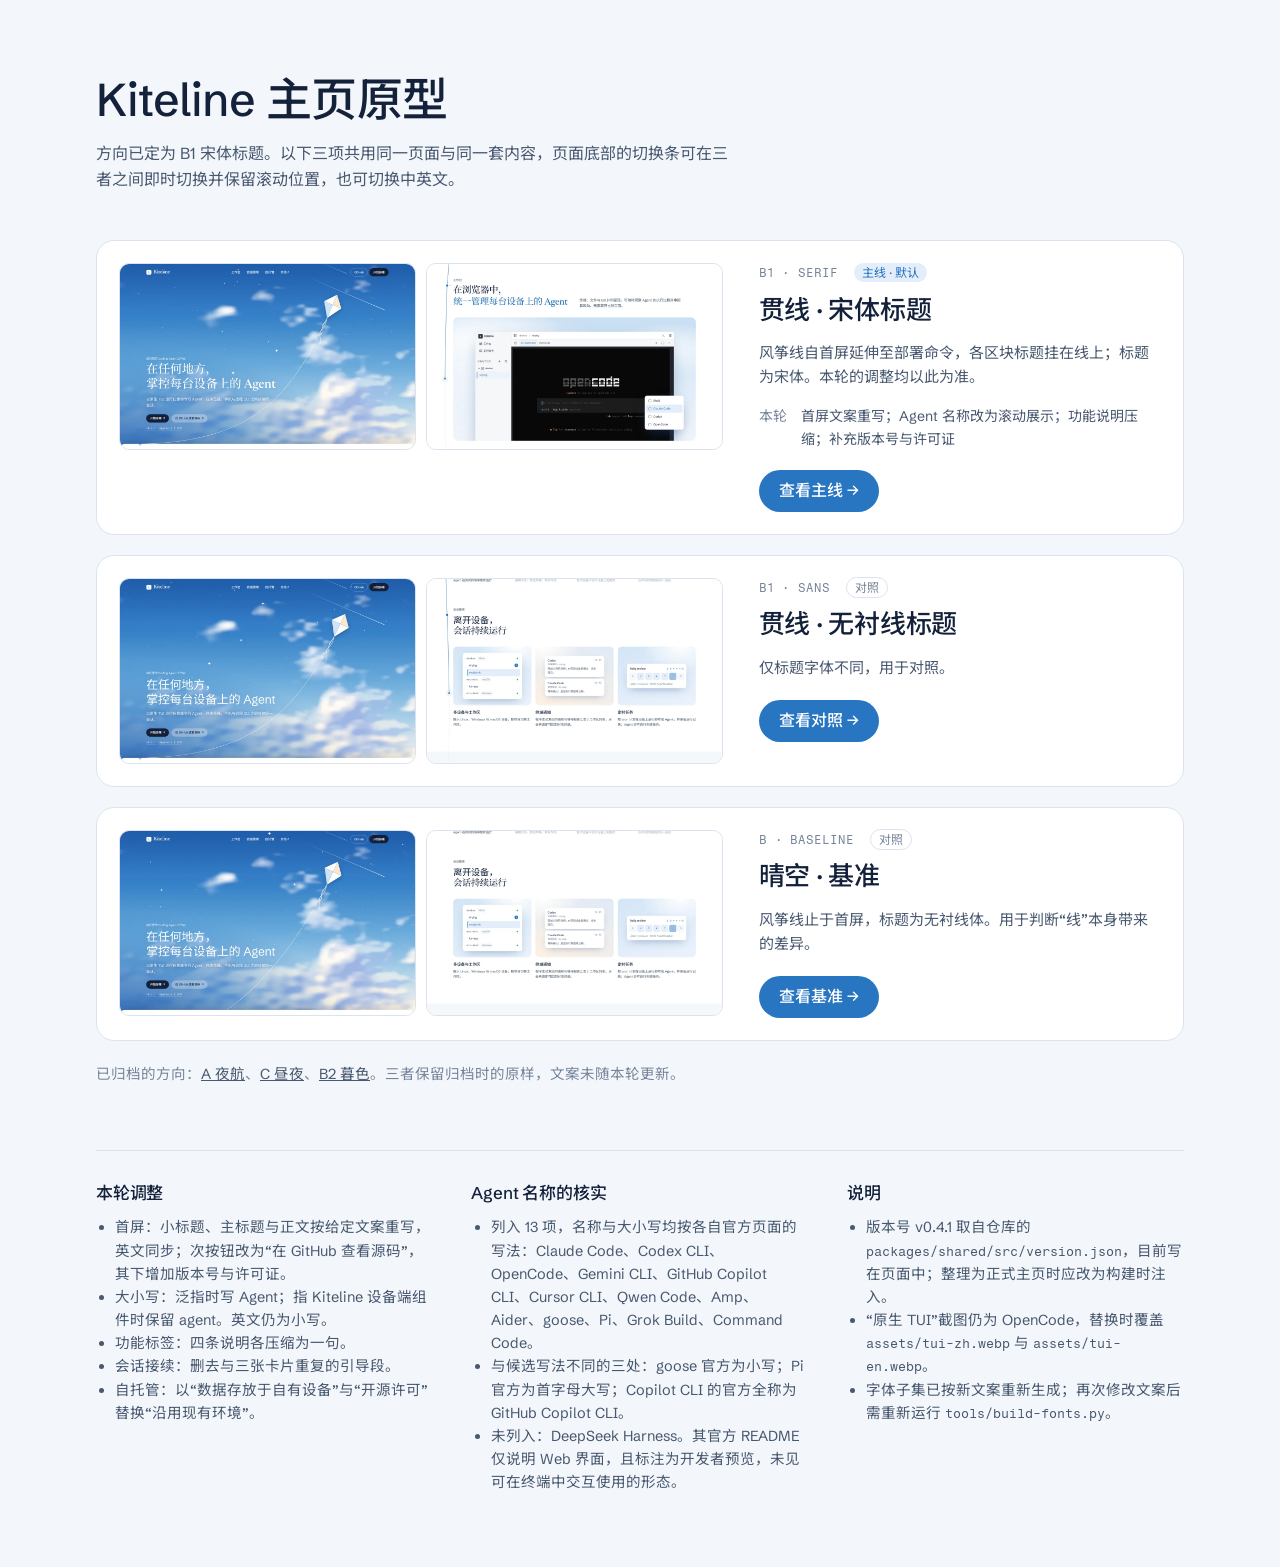
==== commit 4bdf98cf: "feat(site): rewrite hero copy and list agents in a marquee Make the serif-headline variant the defau" ====
--- a/site/prototypes/index.html
+++ b/site/prototypes/index.html
@@ -256,66 +256,55 @@
     <div class="page">
       <h1>Kiteline 主页原型</h1>
       <p class="lead">
-        方向已定为
-        B1（贯线）。以下三项共用同一页面与同一套内容，页面底部的切换条可在三者之间即时切换并保留滚动位置，便于逐段对比，也可切换中英文。
+        方向已定为 B1
+        宋体标题。以下三项共用同一页面与同一套内容，页面底部的切换条可在三者之间即时切换并保留滚动位置，也可切换中英文。
       </p>
 
       <div class="rows">
         <article class="row">
           <div class="frames">
             <img
-              src="assets/thumb-b1.webp"
-              width="1120"
-              height="700"
-              alt="B1 首屏：风筝线自内容页顶角引出，从按钮下方经过，在正文右侧上升至风筝"
-            />
-            <img
-              src="assets/thumb-b1-2.webp"
-              width="1120"
-              height="700"
-              alt="B1 中段：风筝线沿内容页左侧向下，区块标题以圆环挂在线上"
+              src="assets/thumb-b1s.webp"
+              width="1120"
+              height="700"
+              alt="主线首屏：宋体标题“在任何地方，掌控每台设备上的 Agent”，风筝线自内容页顶角引出"
+            />
+            <img
+              src="assets/thumb-b1s-2.webp"
+              width="1120"
+              height="700"
+              alt="主线的 Agent 名称滚动条与工作台区块标题"
             />
           </div>
           <div class="brief">
-            <div class="kicker">B1 · THE LINE <span class="state">主线</span></div>
-            <h2>贯线</h2>
-            <p>风筝线自首屏延伸至部署命令，各区块标题挂在线上。本轮的打磨均以此为准。</p>
+            <div class="kicker">B1 · SERIF <span class="state">主线 · 默认</span></div>
+            <h2>贯线 · 宋体标题</h2>
+            <p>
+              风筝线自首屏延伸至部署命令，各区块标题挂在线上；标题为宋体。本轮的调整均以此为准。
+            </p>
             <dl>
-              <dt>标题</dt>
-              <dd>无衬线体，第二分句以宋体（英文为斜体衬线）强调</dd>
-              <dt>取舍</dt>
-              <dd>标题较轻，与正文的区分主要靠字号</dd>
+              <dt>本轮</dt>
+              <dd>首屏文案重写；Agent 名称改为滚动展示；功能说明压缩；补充版本号与许可证</dd>
             </dl>
-            <a class="open" href="b-sky.html#b1">查看 B1 →</a>
+            <a class="open" href="b-sky.html#b1s">查看主线 →</a>
           </div>
         </article>
 
         <article class="row">
           <div class="frames">
-            <img
-              src="assets/thumb-b1s.webp"
-              width="1120"
-              height="700"
-              alt="B1 宋体标题变体的首屏：标题改为宋体"
-            />
-            <img
-              src="assets/thumb-b1s-2.webp"
-              width="1120"
-              height="700"
-              alt="B1 宋体标题变体的区块：标题为宋体，第二分句为蓝色"
+            <img src="assets/thumb-b1.webp" width="1120" height="700" alt="无衬线标题对照的首屏" />
+            <img
+              src="assets/thumb-b1-2.webp"
+              width="1120"
+              height="700"
+              alt="无衬线标题对照的区块标题"
             />
           </div>
           <div class="brief">
-            <div class="kicker">B1 · SERIF <span class="state">变体</span></div>
-            <h2>贯线 · 宋体标题</h2>
-            <p>仅标题字体不同：整条标题改用宋体（英文为衬线体），与页脚字标的字体一致。</p>
-            <dl>
-              <dt>标题</dt>
-              <dd>宋体；中文的第二分句改以蓝色区分，英文仍为斜体</dd>
-              <dt>取舍</dt>
-              <dd>更接近出版物的气质，技术产品的冷静感略弱；首屏标题在天空上的笔画较细</dd>
-            </dl>
-            <a class="open" href="b-sky.html#b1s">查看宋体标题变体 →</a>
+            <div class="kicker">B1 · SANS <span class="state idle">对照</span></div>
+            <h2>贯线 · 无衬线标题</h2>
+            <p>仅标题字体不同，用于对照。</p>
+            <a class="open" href="b-sky.html#b1">查看对照 →</a>
           </div>
         </article>
 
@@ -325,24 +314,20 @@
               src="assets/thumb-b.webp"
               width="1120"
               height="700"
-              alt="B 基准版首屏：风筝线止于首屏下缘"
+              alt="基准版首屏：风筝线止于首屏下缘"
             />
             <img
               src="assets/thumb-b-2.webp"
               width="1120"
               height="700"
-              alt="B 基准版工作台区块：无贯穿全页的线"
+              alt="基准版区块：无贯穿全页的线"
             />
           </div>
           <div class="brief">
             <div class="kicker">B · BASELINE <span class="state idle">对照</span></div>
-            <h2>晴空</h2>
-            <p>基准版本：风筝线止于首屏。其余与 B1 相同，包括本轮的字体、云层与图标调整。</p>
-            <dl>
-              <dt>用途</dt>
-              <dd>用于判断“线”本身带来的差异</dd>
-            </dl>
-            <a class="open" href="b-sky.html#b">查看 B →</a>
+            <h2>晴空 · 基准</h2>
+            <p>风筝线止于首屏，标题为无衬线体。用于判断“线”本身带来的差异。</p>
+            <a class="open" href="b-sky.html#b">查看基准 →</a>
           </div>
         </article>
       </div>
@@ -351,49 +336,57 @@
         已归档的方向：<a href="a-night.html">A 夜航</a>、<a href="c-day.html">C 昼夜</a>、<a
           href="b2-dusk.html"
           >B2 暮色</a
-        >。三者保留归档时的原样，未随本轮更新。
+        >。三者保留归档时的原样，文案未随本轮更新。
       </p>
 
       <div class="notes">
         <section>
-          <h3>本轮处理的暂缓事项</h3>
+          <h3>本轮调整</h3>
           <ul>
-            <li>标题字体：主线保留无衬线标题；另提供宋体标题变体供选择。</li>
-            <li>
-              云层分层：首屏改为三层，即远景薄云、主云层与少量从风筝前方掠过的前景云，滚动时各层位移不同。
-            </li>
-            <li>
-              字体自托管：按页面实际用字裁切为子集，六个文件合计约 340 KB，不再请求外部字体服务。
-            </li>
-            <li>
-              风筝图标：导航与页脚改用现有的产品图标；风筝保留为首屏的图形母题，不再充当标识。
-            </li>
+            <li>
+              首屏：小标题、主标题与正文按给定文案重写，英文同步；次按钮改为“在 GitHub
+              查看源码”，其下增加版本号与许可证。
+            </li>
+            <li>大小写：泛指时写 Agent；指 Kiteline 设备端组件时保留 agent。英文仍为小写。</li>
+            <li>功能标签：四条说明各压缩为一句。</li>
+            <li>会话接续：删去与三张卡片重复的引导段。</li>
+            <li>自托管：以“数据存放于自有设备”与“开源许可”替换“沿用现有环境”。</li>
           </ul>
         </section>
         <section>
-          <h3>B1 的修正与动效</h3>
+          <h3>Agent 名称的核实</h3>
           <ul>
             <li>
-              首屏的线：按正文的实际位置计算走向，从按钮下方经过，在正文右侧上升；窄屏下沿右侧边距上行。
-            </li>
-            <li>左侧让位：1330 px 以下由约 32 px 收窄为 16 px。</li>
-            <li>
-              动效：线的松弛度随滚动速度变化后回稳；线到达挂点时扩散一圈细环；线到达部署命令后命令开始键入。
-            </li>
-            <li>以上动效在系统开启“减少动态效果”时停用，线直接完整显示。</li>
+              列入 13 项，名称与大小写均按各自官方页面的写法：Claude Code、Codex
+              CLI、OpenCode、Gemini CLI、GitHub Copilot CLI、Cursor CLI、Qwen
+              Code、Amp、Aider、goose、Pi、Grok Build、Command Code。
+            </li>
+            <li>
+              与候选写法不同的三处：goose 官方为小写；Pi 官方为首字母大写；Copilot CLI 的官方全称为
+              GitHub Copilot CLI。
+            </li>
+            <li>
+              未列入：DeepSeek Harness。其官方 README 仅说明 Web
+              界面，且标注为开发者预览，未见可在终端中交互使用的形态。
+            </li>
           </ul>
         </section>
         <section>
-          <h3>素材说明</h3>
+          <h3>说明</h3>
           <ul>
             <li>
-              “原生 TUI”截图仍为 OpenCode。替换时覆盖 <code>assets/tui-zh.webp</code> 与
-              <code>assets/tui-en.webp</code> 即可（2000 × 1250）。
-            </li>
-            <li>
-              字体子集只包含页面现有文字；修改文案后需重新运行 <code>tools/build-fonts.py</code>。
-            </li>
-            <li>页面内的设备列表、通知与定时任务卡片仍为演示数据。</li>
+              版本号 v0.4.1 取自仓库的
+              <code>packages/shared/src/version.json</code
+              >，目前写在页面中；整理为正式主页时应改为构建时注入。
+            </li>
+            <li>
+              “原生 TUI”截图仍为 OpenCode，替换时覆盖 <code>assets/tui-zh.webp</code> 与
+              <code>assets/tui-en.webp</code>。
+            </li>
+            <li>
+              字体子集已按新文案重新生成；再次修改文案后需重新运行
+              <code>tools/build-fonts.py</code>。
+            </li>
           </ul>
         </section>
       </div>
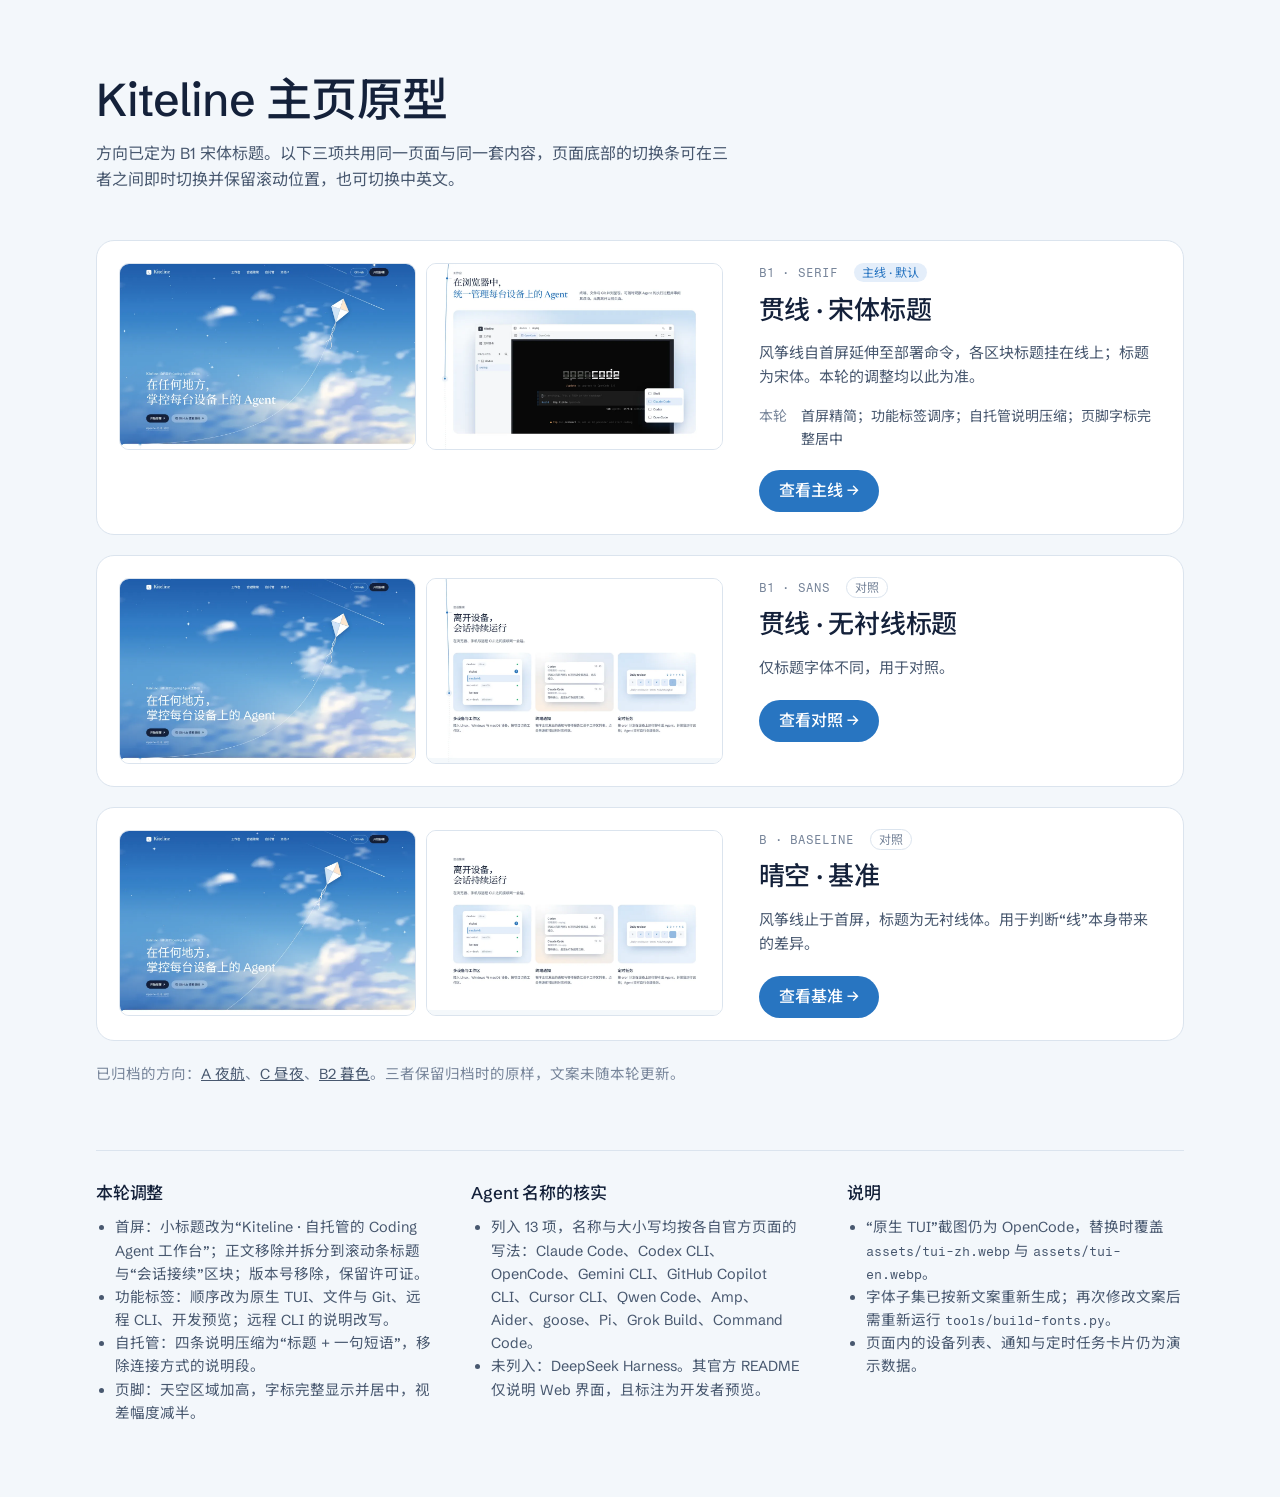
==== commit d43ac4da: "feat(site): tighten the hero and centre the footer wordmark Revise the main line of the homepage pro" ====
--- a/site/prototypes/index.html
+++ b/site/prototypes/index.html
@@ -284,7 +284,7 @@
             </p>
             <dl>
               <dt>本轮</dt>
-              <dd>首屏文案重写；Agent 名称改为滚动展示；功能说明压缩；补充版本号与许可证</dd>
+              <dd>首屏精简；功能标签调序；自托管说明压缩；页脚字标完整居中</dd>
             </dl>
             <a class="open" href="b-sky.html#b1s">查看主线 →</a>
           </div>
@@ -344,13 +344,14 @@
           <h3>本轮调整</h3>
           <ul>
             <li>
-              首屏：小标题、主标题与正文按给定文案重写，英文同步；次按钮改为“在 GitHub
-              查看源码”，其下增加版本号与许可证。
-            </li>
-            <li>大小写：泛指时写 Agent；指 Kiteline 设备端组件时保留 agent。英文仍为小写。</li>
-            <li>功能标签：四条说明各压缩为一句。</li>
-            <li>会话接续：删去与三张卡片重复的引导段。</li>
-            <li>自托管：以“数据存放于自有设备”与“开源许可”替换“沿用现有环境”。</li>
+              首屏：小标题改为“Kiteline · 自托管的 Coding Agent
+              工作台”；正文移除并拆分到滚动条标题与“会话接续”区块；版本号移除，保留许可证。
+            </li>
+            <li>
+              功能标签：顺序改为原生 TUI、文件与 Git、远程 CLI、开发预览；远程 CLI 的说明改写。
+            </li>
+            <li>自托管：四条说明压缩为“标题 + 一句短语”，移除连接方式的说明段。</li>
+            <li>页脚：天空区域加高，字标完整显示并居中，视差幅度减半。</li>
           </ul>
         </section>
         <section>
@@ -361,25 +362,13 @@
               CLI、OpenCode、Gemini CLI、GitHub Copilot CLI、Cursor CLI、Qwen
               Code、Amp、Aider、goose、Pi、Grok Build、Command Code。
             </li>
-            <li>
-              与候选写法不同的三处：goose 官方为小写；Pi 官方为首字母大写；Copilot CLI 的官方全称为
-              GitHub Copilot CLI。
-            </li>
-            <li>
-              未列入：DeepSeek Harness。其官方 README 仅说明 Web
-              界面，且标注为开发者预览，未见可在终端中交互使用的形态。
-            </li>
+            <li>未列入：DeepSeek Harness。其官方 README 仅说明 Web 界面，且标注为开发者预览。</li>
           </ul>
         </section>
         <section>
           <h3>说明</h3>
           <ul>
             <li>
-              版本号 v0.4.1 取自仓库的
-              <code>packages/shared/src/version.json</code
-              >，目前写在页面中；整理为正式主页时应改为构建时注入。
-            </li>
-            <li>
               “原生 TUI”截图仍为 OpenCode，替换时覆盖 <code>assets/tui-zh.webp</code> 与
               <code>assets/tui-en.webp</code>。
             </li>
@@ -387,6 +376,7 @@
               字体子集已按新文案重新生成；再次修改文案后需重新运行
               <code>tools/build-fonts.py</code>。
             </li>
+            <li>页面内的设备列表、通知与定时任务卡片仍为演示数据。</li>
           </ul>
         </section>
       </div>
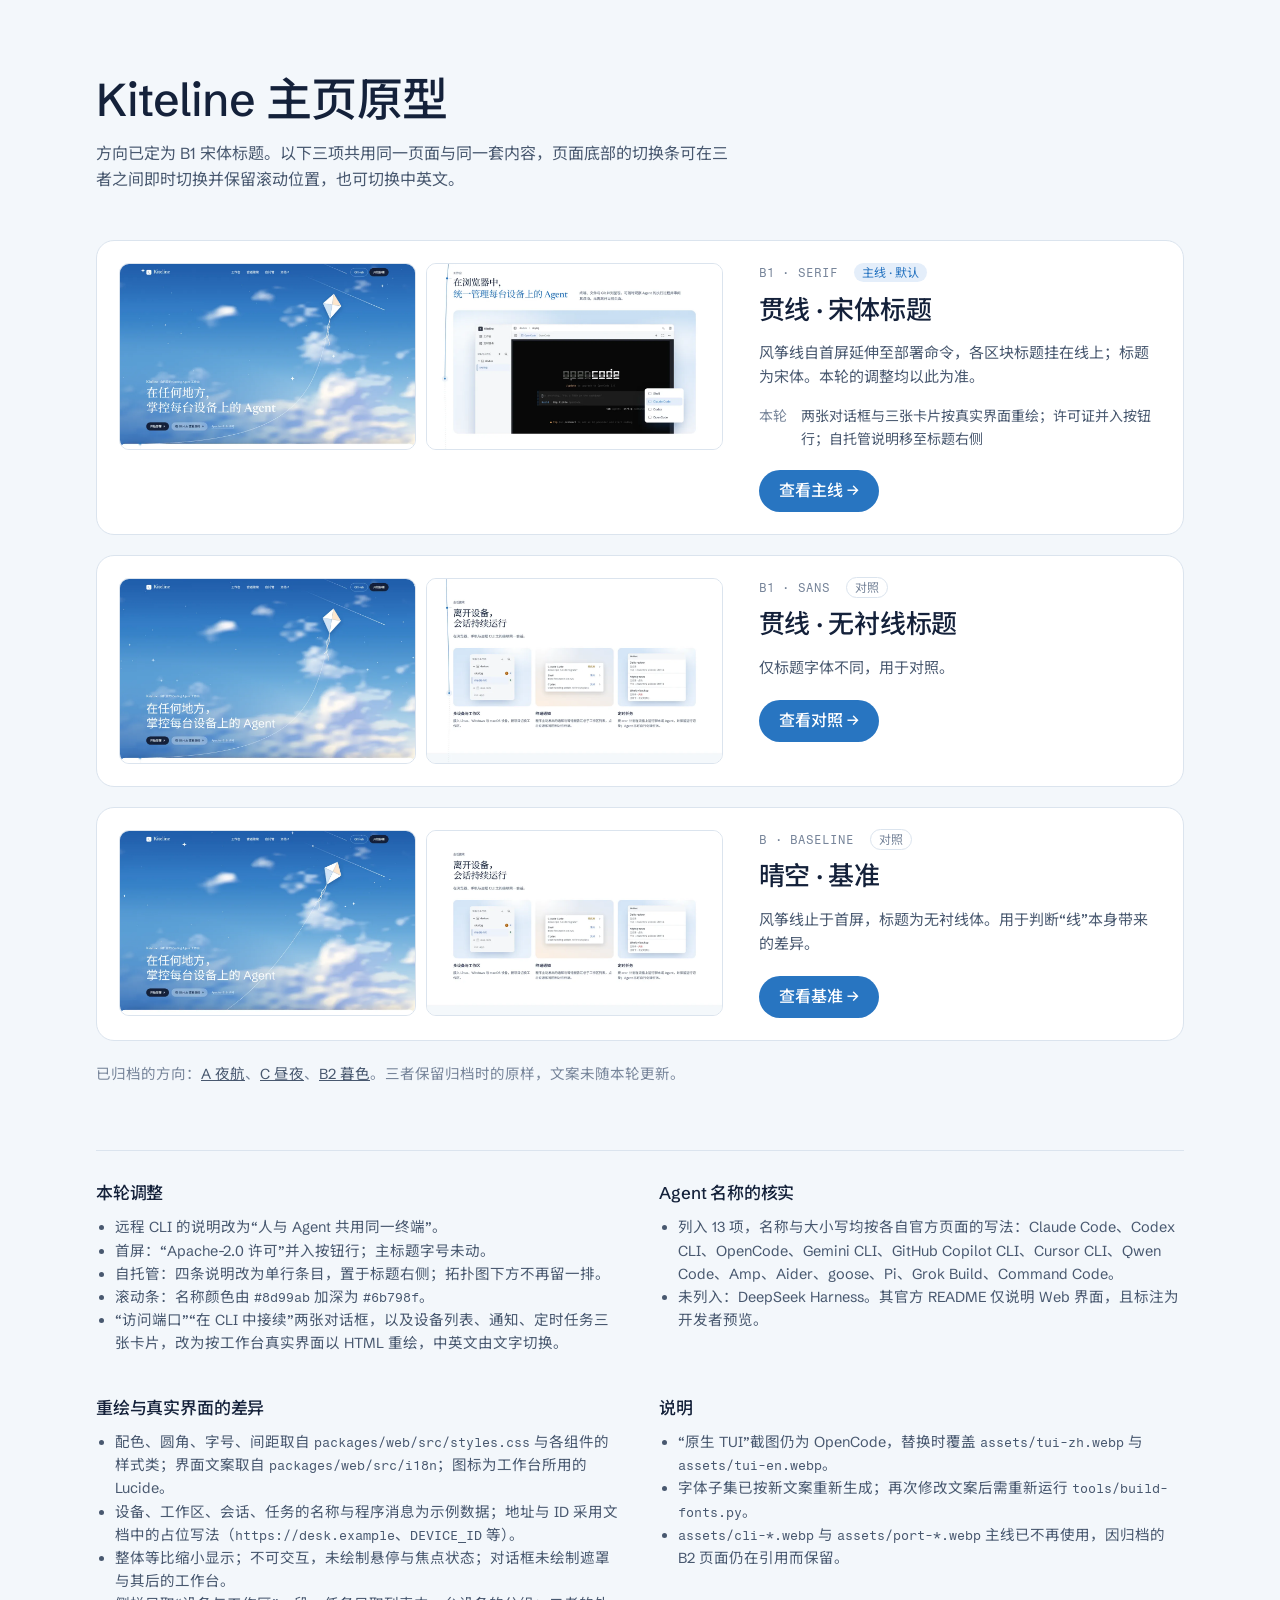
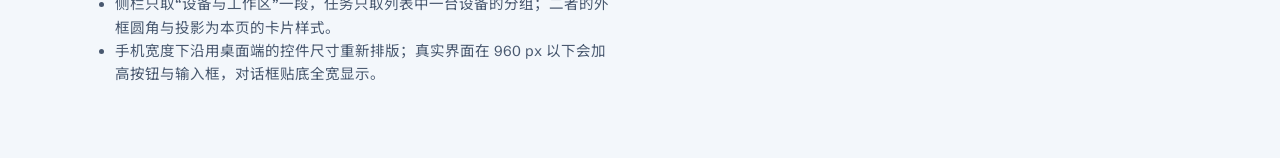
==== commit 5016e6cf: "feat(site): redraw dialogs and cards from the workbench UI Replace the two dialog screenshots (Open " ====
--- a/site/prototypes/index.html
+++ b/site/prototypes/index.html
@@ -194,7 +194,7 @@
       }
       .notes {
         display: grid;
-        grid-template-columns: repeat(3, minmax(0, 1fr));
+        grid-template-columns: repeat(2, minmax(0, 1fr));
         gap: clamp(20px, 3vw, 40px);
         margin-top: clamp(36px, 5vw, 64px);
         padding-top: 28px;
@@ -284,7 +284,7 @@
             </p>
             <dl>
               <dt>本轮</dt>
-              <dd>首屏精简；功能标签调序；自托管说明压缩；页脚字标完整居中</dd>
+              <dd>两张对话框与三张卡片按真实界面重绘；许可证并入按钮行；自托管说明移至标题右侧</dd>
             </dl>
             <a class="open" href="b-sky.html#b1s">查看主线 →</a>
           </div>
@@ -343,15 +343,15 @@
         <section>
           <h3>本轮调整</h3>
           <ul>
-            <li>
-              首屏：小标题改为“Kiteline · 自托管的 Coding Agent
-              工作台”；正文移除并拆分到滚动条标题与“会话接续”区块；版本号移除，保留许可证。
-            </li>
-            <li>
-              功能标签：顺序改为原生 TUI、文件与 Git、远程 CLI、开发预览；远程 CLI 的说明改写。
-            </li>
-            <li>自托管：四条说明压缩为“标题 + 一句短语”，移除连接方式的说明段。</li>
-            <li>页脚：天空区域加高，字标完整显示并居中，视差幅度减半。</li>
+            <li>远程 CLI 的说明改为“人与 Agent 共用同一终端”。</li>
+            <li>首屏：“Apache-2.0 许可”并入按钮行；主标题字号未动。</li>
+            <li>自托管：四条说明改为单行条目，置于标题右侧；拓扑图下方不再留一排。</li>
+            <li>滚动条：名称颜色由 <code>#8d99ab</code> 加深为 <code>#6b798f</code>。</li>
+            <li>
+              “访问端口”“在 CLI
+              中接续”两张对话框，以及设备列表、通知、定时任务三张卡片，改为按工作台真实界面以 HTML
+              重绘，中英文由文字切换。
+            </li>
           </ul>
         </section>
         <section>
@@ -366,6 +366,30 @@
           </ul>
         </section>
         <section>
+          <h3>重绘与真实界面的差异</h3>
+          <ul>
+            <li>
+              配色、圆角、字号、间距取自 <code>packages/web/src/styles.css</code>
+              与各组件的样式类；界面文案取自
+              <code>packages/web/src/i18n</code>；图标为工作台所用的 Lucide。
+            </li>
+            <li>
+              设备、工作区、会话、任务的名称与程序消息为示例数据；地址与 ID
+              采用文档中的占位写法（<code>https://desk.example</code>、<code>DEVICE_ID</code> 等）。
+            </li>
+            <li>
+              整体等比缩小显示；不可交互，未绘制悬停与焦点状态；对话框未绘制遮罩与其后的工作台。
+            </li>
+            <li>
+              侧栏只取“设备与工作区”一段，任务只取列表中一台设备的分组；二者的外框圆角与投影为本页的卡片样式。
+            </li>
+            <li>
+              手机宽度下沿用桌面端的控件尺寸重新排版；真实界面在 960 px
+              以下会加高按钮与输入框，对话框贴底全宽显示。
+            </li>
+          </ul>
+        </section>
+        <section>
           <h3>说明</h3>
           <ul>
             <li>
@@ -376,7 +400,10 @@
               字体子集已按新文案重新生成；再次修改文案后需重新运行
               <code>tools/build-fonts.py</code>。
             </li>
-            <li>页面内的设备列表、通知与定时任务卡片仍为演示数据。</li>
+            <li>
+              <code>assets/cli-*.webp</code> 与 <code>assets/port-*.webp</code>
+              主线已不再使用，因归档的 B2 页面仍在引用而保留。
+            </li>
           </ul>
         </section>
       </div>
